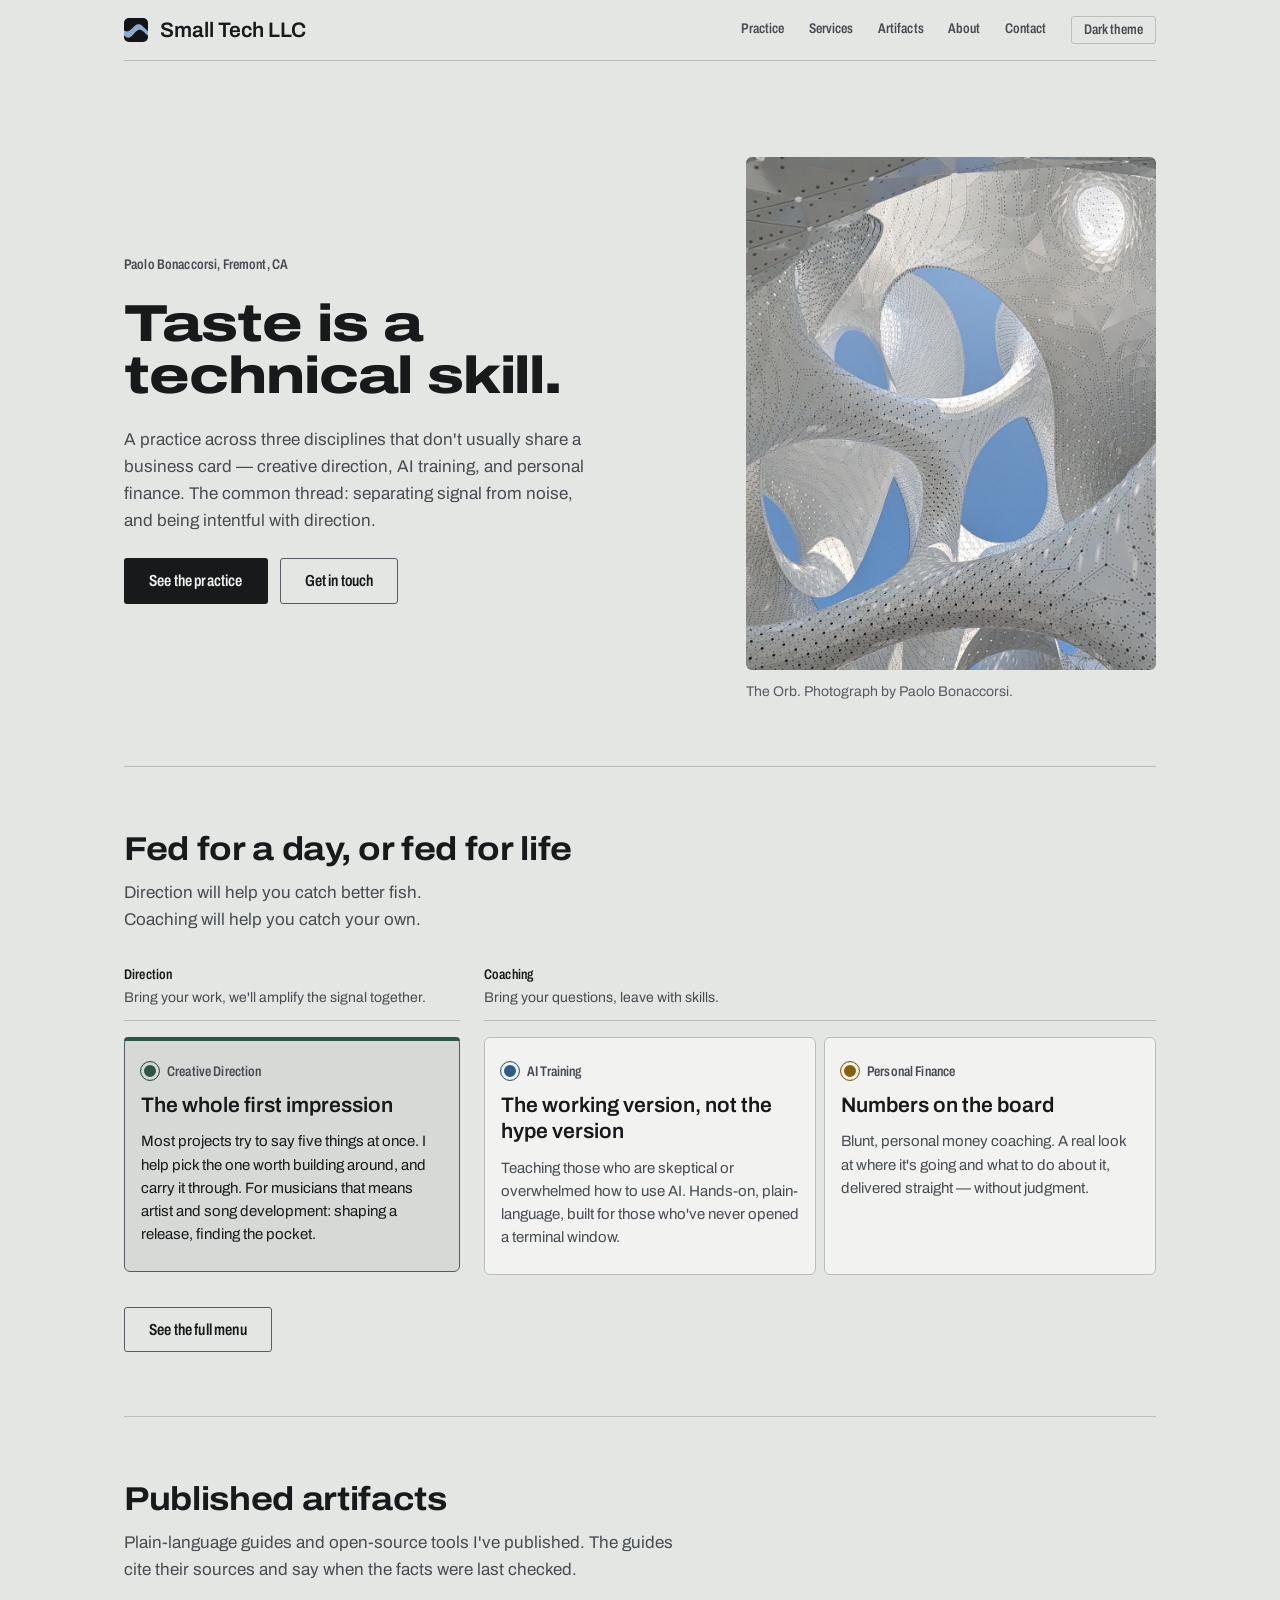
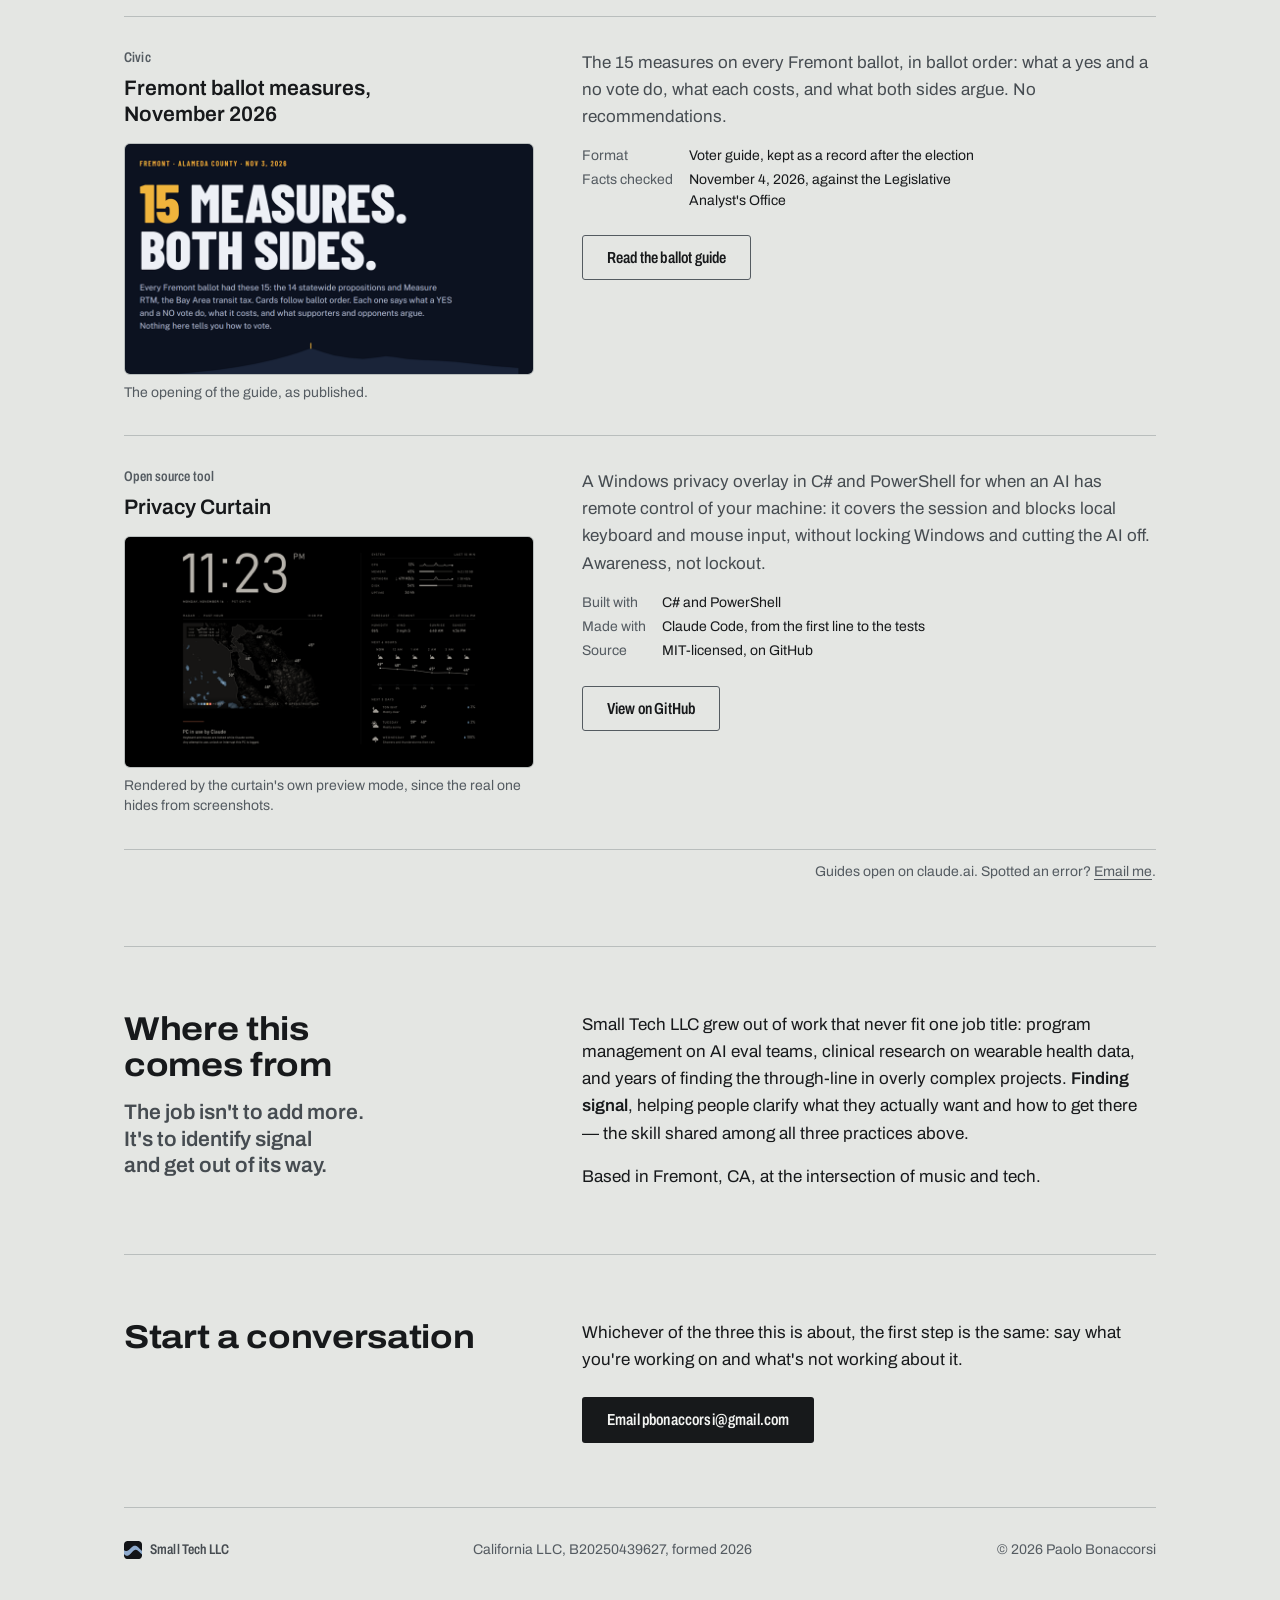
==== index.html @ 3610684f "Curtain card: the taller map and the grayer clock The card's screenshot is rendered again from the c" ====
<!doctype html>
<html lang="en">
<head>
<meta charset="UTF-8">
<meta name="viewport" content="width=device-width, initial-scale=1">
<title>Small Tech LLC: Creative Direction, AI Training, Personal Finance</title>
<meta name="description" content="Small Tech LLC is Paolo Bonaccorsi's practice across creative direction, AI training, and personal finance. The common thread: separating signal from noise.">
<meta name="theme-color" content="#e4e6e3" media="(prefers-color-scheme: light)">
<meta name="theme-color" content="#141618" media="(prefers-color-scheme: dark)">
<meta property="og:type" content="website">
<meta property="og:title" content="Small Tech LLC">
<meta property="og:description" content="A practice across creative direction, AI training, and personal finance. The common thread: separating signal from noise.">
<meta property="og:url" content="https://somehippie.github.io/small-tech-llc/">
<meta property="og:image" content="https://somehippie.github.io/small-tech-llc/assets/pavilion.jpg">
<link rel="canonical" href="https://somehippie.github.io/small-tech-llc/">
<link rel="icon" href="favicon.ico?v=3" sizes="any">
<link rel="icon" href="favicon.svg?v=3" type="image/svg+xml">
<link rel="apple-touch-icon" href="apple-touch-icon.png?v=3">
<link rel="preconnect" href="https://fonts.googleapis.com">
<link rel="preconnect" href="https://fonts.gstatic.com" crossorigin>
<link href="https://fonts.googleapis.com/css2?family=Archivo:wdth,wght@62..125,100..900&display=swap" rel="stylesheet">
<link rel="stylesheet" href="design/tokens.css">
<link rel="stylesheet" href="design/components.css">
<link rel="stylesheet" href="styles.css">
<script>
/* Theme: follows the system unless the visitor chose one here. Runs before paint to avoid a flash. */
(function(){try{var t=localStorage.getItem('theme');if(t==='light'||t==='dark'){document.documentElement.setAttribute('data-theme',t);}}catch(e){}})();
</script>
</head>
<body data-flavor="st">

<header class="wrap">
  <div class="masthead">
    <a class="wordmark st-h3" href="#top"><img src="favicon.svg" alt="">Small Tech LLC</a>
    <nav class="top st-label" aria-label="Primary">
      <a href="#practice">Practice</a>
      <a href="services.html">Services</a>
      <a href="#artifacts">Artifacts</a>
      <a href="#background">About</a>
      <a href="#contact">Contact</a>
      <button type="button" class="theme-toggle st-label">Dark theme</button>
    </nav>
  </div>
</header>

<main class="wrap" id="top">

  <section class="hero">
    <div class="hero-text">
      <p class="byline st-label soft">Paolo Bonaccorsi, Fremont, CA</p>
      <h1 class="st-display">Taste is a technical skill.</h1>
      <p class="lede st-body soft">A practice across three disciplines that don't usually share a business card &mdash; creative direction, AI training, and personal finance. The common thread: separating signal from noise, and being intentful with direction.</p>
      <div class="hero-cta">
        <a class="btn btn-primary" href="#practice">See the practice</a>
        <a class="btn btn-secondary" href="#contact">Get in touch</a>
      </div>
    </div>
    <figure class="hero-figure">
      <img class="hero-photo" src="assets/pavilion.jpg" width="1200" height="1200" alt="Looking up through the perforated white shell of The Orb, its openings framing a blue sky.">
      <figcaption class="st-small">The Orb. Photograph by Paolo Bonaccorsi.</figcaption>
    </figure>
  </section>

  <section id="practice">
    <div class="section-intro">
      <h2 class="st-h2">Fed for a day, or fed for life</h2>
      <p class="lede st-body soft"><span class="line">Direction will help you catch better fish.</span> <span class="line">Coaching will help you catch your own.</span></p>
    </div>
    <div class="section-body">
      <div class="buses">
        <div class="bus">
          <div class="bus-head">
            <p class="st-label">Direction</p>
            <p class="st-small soft">Bring your work, we'll amplify the signal together.</p>
          </div>
          <div class="channels" role="group" aria-label="Direction practices">
          <button type="button" class="channel ch-cd" aria-pressed="true">
            <span class="head"><span class="knob"></span><span class="name">Creative Direction</span></span>
            <span class="title">The whole first impression</span>
            <span class="desc">Most projects try to say five things at once. I help pick the one worth building around, and carry it through. For musicians that means artist and song development: shaping a release, finding the pocket.</span>
          </button>
          </div>
        </div>
        <div class="bus">
          <div class="bus-head">
            <p class="st-label">Coaching</p>
            <p class="st-small soft">Bring your questions, leave with skills.</p>
          </div>
          <div class="channels" role="group" aria-label="Coaching practices">
          <button type="button" class="channel ch-ai" aria-pressed="false">
            <span class="head"><span class="knob"></span><span class="name">AI Training</span></span>
            <span class="title">The working version, not the hype version</span>
            <span class="desc">Teaching those who are skeptical or overwhelmed how to use AI. Hands-on, plain-language, built for those who've never opened a terminal window.</span>
          </button>
          <button type="button" class="channel ch-fin" aria-pressed="false">
            <span class="head"><span class="knob"></span><span class="name">Personal Finance</span></span>
            <span class="title">Numbers on the board</span>
            <span class="desc">Blunt, personal money coaching. A real look at where it's going and what to do about it, delivered straight &mdash; without judgment.</span>
          </button>
          </div>
        </div>
      </div>
      <div class="practice-more">
        <a class="btn btn-secondary" href="services.html">See the full menu</a>
      </div>
    </div>
  </section>

  <section id="artifacts">
    <div class="section-intro">
      <h2 class="st-h2">Published artifacts</h2>
      <p class="lede st-body soft">Plain-language guides and open-source tools I've published. The guides cite their sources and say when the facts were last checked.</p>
    </div>
    <div class="section-body">
      <div class="artifacts">
        <article class="artifact">
          <div class="artifact-head">
            <p class="artifact-tag st-label">Civic</p>
            <h3 class="st-h3">Fremont ballot measures, November 2026</h3>
            <figure class="artifact-shot">
              <a class="shot" href="assets/ballot-guide.png" data-size="1920x2560" data-caption="Fremont ballot measures, November 2026: the guide's opening and its first measure card." data-alt="The ballot guide's opening section in navy and gold: the headline &ldquo;15 measures. Both sides.&rdquo;, a note that the election was held November 3, 2026, an index of all 15 measures, and the card for Proposition 1 with what a yes and a no vote do, the cost, and both sides' arguments.">
                <img src="assets/ballot-guide-thumb.png" width="832" height="468" loading="lazy" decoding="async" alt="The ballot guide's opening: the headline &ldquo;15 measures. Both sides.&rdquo; in gold and white on navy, above a Mission Peak ridgeline."><span class="visually-hidden"> Opens a larger view.</span>
              </a>
              <figcaption class="st-small">The opening of the guide, as published.</figcaption>
            </figure>
          </div>
          <div class="artifact-body">
            <p class="st-body artifact-desc">The 15 measures on every Fremont ballot, in ballot order: what a yes and a no vote do, what each costs, and what both sides argue. No recommendations.</p>
            <dl class="artifact-facts st-small">
              <dt>Format</dt><dd>Voter guide, kept as a record after the election</dd>
              <dt>Facts checked</dt><dd>November 4, 2026, against the Legislative Analyst's Office</dd>
            </dl>
            <div class="artifact-foot">
              <a class="btn btn-secondary" href="https://claude.ai/artifact/615UaKHforP1SSn8RsK7M7" target="_blank" rel="noopener" aria-describedby="artifacts-host">Read the ballot guide</a>
            </div>
          </div>
        </article>
        <article class="artifact">
          <div class="artifact-head">
            <p class="artifact-tag st-label">Open source tool</p>
            <h3 class="st-h3">Privacy Curtain</h3>
            <figure class="artifact-shot">
              <a class="shot" href="assets/privacy-curtain.png" data-size="2560x1440" data-caption="Privacy Curtain: the screen at 2560 by 1440, with the Bay Area's weather." data-alt="The Privacy Curtain on a 2560 by 1440 screen: the time and date, a radar map of the San Francisco Bay Area with its hills shaded and contoured, a few light showers off the coast, temperatures around the Bay and a tide table in the corner, the message &ldquo;PC in use by Claude&rdquo;, ten-minute CPU and network graphs, memory and disk bars, and the forecast with humidity, wind, sunrise and sunset, the next six hours and the next three days.">
                <img src="assets/privacy-curtain-thumb.png" width="832" height="468" loading="lazy" decoding="async" alt="The Privacy Curtain on a widescreen monitor: a large clock, a radar map of the San Francisco Bay Area over shaded hills, with temperatures and a tide table, and the message &ldquo;PC in use by Claude&rdquo; on the left; live system stats and the forecast on the right."><span class="visually-hidden"> Opens a larger view.</span>
              </a>
              <figcaption class="st-small">Rendered by the curtain's own preview mode, since the real one hides from screenshots.</figcaption>
            </figure>
          </div>
          <div class="artifact-body">
            <p class="st-body artifact-desc">A Windows privacy overlay in C# and PowerShell for when an AI has remote control of your machine: it covers the session and blocks local keyboard and mouse input, without locking Windows and cutting the AI off. Awareness, not lockout.</p>
            <dl class="artifact-facts st-small">
              <dt>Built with</dt><dd>C# and PowerShell</dd>
              <dt>Made with</dt><dd>Claude Code, from the first line to the tests</dd>
              <dt>Source</dt><dd>MIT-licensed, on GitHub</dd>
            </dl>
            <div class="artifact-foot">
              <a class="btn btn-secondary" href="https://github.com/somehippie/privacy-curtain" target="_blank" rel="noopener">View on GitHub</a>
            </div>
          </div>
        </article>
      </div>
      <p class="st-small artifacts-note"><span id="artifacts-host">Guides open on claude.ai.</span> Spotted an error? <a href="mailto:pbonaccorsi@gmail.com?subject=Correction">Email me</a>.</p>
    </div>
  </section>

  <section id="background">
    <div class="section-grid">
      <div class="flow">
        <h2 class="st-h2">Where this comes from</h2>
        <p class="thesis st-h3 soft">The job isn't to add more. It's to identify signal and get out of its way.</p>
      </div>
      <div class="flow">
        <p class="st-body">Small Tech LLC grew out of work that never fit one job title: program management on AI eval teams, clinical research on wearable health data, and years of finding the through-line in overly complex projects. <strong>Finding signal</strong>, helping people clarify what they actually want and how to get there &mdash; the skill shared among all three practices above.</p>
        <p class="st-body">Based in Fremont, CA, at the intersection of music and tech.</p>
      </div>
    </div>
  </section>

  <section id="contact">
    <div class="section-grid">
      <h2 class="st-h2">Start a conversation</h2>
      <div class="contact-body">
        <p class="st-body">Whichever of the three this is about, the first step is the same: say what you're working on and what's not working about it.</p>
        <a class="btn btn-primary" href="mailto:pbonaccorsi@gmail.com">Email pbonaccorsi@gmail.com</a>
      </div>
    </div>
  </section>

</main>

<footer class="wrap">
  <div class="footer">
    <div class="fmark st-label"><img src="favicon.svg" alt="">Small Tech LLC</div>
    <div class="st-small">California LLC, B20250439627, formed 2026</div>
    <div class="st-small">&copy; 2026 Paolo Bonaccorsi</div>
  </div>
</footer>

<dialog class="lightbox" aria-labelledby="lightbox-caption">
  <div class="lightbox-bar">
    <p id="lightbox-caption" class="st-small"></p>
    <button type="button" class="btn btn-secondary lightbox-close">Close</button>
  </div>
  <div class="lightbox-frame"><img alt=""></div>
</dialog>

<script src="site.js"></script>
</body>
</html>
---- design/tokens.css ----
/* Generated from the Paolo Bonaccorsi design system tokens.json, trimmed to the st flavor. Do not edit by hand. */
:root {
  --st-paper: #e4e6e3;
  --st-surface: #f2f3f1;
  --st-surface-2: #d6d9d6;
  --st-ink: #17191b;
  --st-ink-soft: #464c51;
  --st-ink-faint: #545b61;
  --st-rule: #b9bebd;
  --st-accent: #2f5644;
  --st-accent-ink: #264536;
  --st-on-accent: #f2f3f1;
  --st-ch-ar: #a8392c;
  --st-ch-ai: #2d5c8c;
  --st-ch-fin: #8a5f0c;
  --st-ch-cd: var(--st-accent);
  --space-1: 4px;
  --space-2: 8px;
  --space-3: 12px;
  --space-4: 16px;
  --space-6: 24px;
  --space-8: 32px;
  --space-12: 48px;
  --space-16: 64px;
  --space-24: 96px;
  --radius-0: 0px;
  --radius-sm: 3px;
  --radius-md: 6px;
  --radius-knob: 9999px;
  --font-archivo: "Archivo", "Helvetica Neue", Arial, sans-serif;
}
@media (prefers-color-scheme: dark) {
  :root:not([data-theme="light"]) {
  --st-paper: #141618;
  --st-surface: #1c1f22;
  --st-surface-2: #262a2e;
  --st-ink: #e6e8e6;
  --st-ink-soft: #a9afb3;
  --st-ink-faint: #8e959a;
  --st-rule: #33383d;
  --st-accent: #8db9a2;
  --st-accent-ink: #a6cbb7;
  --st-on-accent: #141618;
  --st-ch-ar: #e58a78;
  --st-ch-ai: #86aeda;
  --st-ch-fin: #d9a441;
  --st-ch-cd: var(--st-accent);
  }
}
:root[data-theme="dark"] {
  --st-paper: #141618;
  --st-surface: #1c1f22;
  --st-surface-2: #262a2e;
  --st-ink: #e6e8e6;
  --st-ink-soft: #a9afb3;
  --st-ink-faint: #8e959a;
  --st-rule: #33383d;
  --st-accent: #8db9a2;
  --st-accent-ink: #a6cbb7;
  --st-on-accent: #141618;
  --st-ch-ar: #e58a78;
  --st-ch-ai: #86aeda;
  --st-ch-fin: #d9a441;
  --st-ch-cd: var(--st-accent);
}

/* Type styles */
.st-display { font-family: var(--font-archivo); font-size: 52px; line-height: 1.0; font-weight: 800; letter-spacing: -0.02em; }
.st-h2 { font-family: var(--font-archivo); font-size: 33px; line-height: 1.1; font-weight: 700; letter-spacing: -0.01em; }
.st-h3 { font-family: var(--font-archivo); font-size: 21px; line-height: 1.25; font-weight: 600; }
.st-body { font-family: var(--font-archivo); font-size: 17px; line-height: 1.6; font-weight: 400; }
.st-label { font-family: var(--font-archivo); font-size: 14px; line-height: 1.3; font-weight: 600; letter-spacing: 0.01em; }
.st-small { font-family: var(--font-archivo); font-size: 14px; line-height: 1.45; font-weight: 400; }
---- design/components.css ----
/* Flavors: map each brand's tokens onto shared roles. Components read only the roles. */
[data-flavor="st"] {
  --paper: var(--st-paper); --surface: var(--st-surface); --surface-2: var(--st-surface-2);
  --ink: var(--st-ink); --ink-soft: var(--st-ink-soft); --ink-faint: var(--st-ink-faint);
  --rule: var(--st-rule); --accent: var(--st-accent); --accent-ink: var(--st-accent-ink);
  --on-accent: var(--st-on-accent);
  --btn-fill: var(--st-ink); --btn-text: var(--st-on-accent);
  --face: var(--font-archivo, "Archivo", "Helvetica Neue", Arial, sans-serif);
}
[data-flavor] { background: var(--paper); color: var(--ink); font-family: var(--face); }
[data-flavor] a { color: var(--accent); text-underline-offset: 3px; text-decoration-thickness: 1px; }
[data-flavor] a:hover { color: var(--accent-ink); }
[data-flavor] :focus-visible { outline: 2px solid var(--accent); outline-offset: 3px; }

/* Width is the Small Tech voice: expanded for headlines, condensed for labels. */
.st-display { font-stretch: 125%; }
.st-h2 { font-stretch: 112%; }
.st-label { font-stretch: 75%; }

/* Button */
.btn {
  display: inline-flex; align-items: center; justify-content: center;
  min-height: 44px; padding: var(--space-3, 12px) var(--space-6, 24px);
  border-radius: var(--radius-sm, 3px); border: 1px solid transparent;
  font-family: var(--face); font-size: 15px; font-weight: 600; line-height: 1.2;
  text-decoration: none; cursor: pointer;
}
[data-flavor="st"] .btn { font-stretch: 75%; font-size: 16px; letter-spacing: 0.01em; }
.btn-primary { background: var(--btn-fill); color: var(--btn-text); }
.btn-primary:hover { background: var(--accent-ink); }
[data-flavor="st"] .btn-primary:hover { background: var(--accent); }
.btn-secondary { background: transparent; color: var(--ink); border-color: var(--ink-faint); }
.btn-secondary:hover { border-color: var(--ink); }
[data-flavor] a.btn-primary, [data-flavor] a.btn-primary:hover { color: var(--btn-text); }
[data-flavor] a.btn-secondary { color: var(--ink); }

/* ChannelStrip: Small Tech's four disciplines as console channels */
.channels { display: grid; grid-template-columns: repeat(4, 1fr); gap: var(--space-2, 8px); }
@media (max-width: 720px) { .channels { grid-template-columns: 1fr; } }
.channel {
  position: relative; text-align: left; font: inherit; color: inherit; cursor: pointer;
  display: flex; flex-direction: column; gap: var(--space-3, 12px);
  padding: var(--space-6, 24px) var(--space-4, 16px);
  background: var(--surface); border: 1px solid var(--rule); border-radius: var(--radius-md, 6px);
}
.channel::before {
  content: ""; position: absolute; left: -1px; right: -1px; top: -1px; height: 4px;
  border-radius: var(--radius-md, 6px) var(--radius-md, 6px) 0 0;
  background: var(--ch); transform: scaleX(0); transform-origin: left; transition: transform .2s ease;
}
.channel[aria-pressed="true"] { background: var(--surface-2); border-color: var(--ink-faint); }
.channel[aria-pressed="true"]::before { transform: scaleX(1); }
.channel .head { display: flex; align-items: center; gap: var(--space-2, 8px); }
.channel .knob {
  width: 18px; height: 18px; flex: none; border-radius: var(--radius-knob, 9999px);
  background: var(--ch); box-shadow: inset 0 0 0 3px var(--surface);
  outline: 1px solid var(--ch);
}
.channel[aria-pressed="true"] .knob { box-shadow: inset 0 0 0 3px var(--surface-2); }
.channel .name { font-size: 14px; font-weight: 600; font-stretch: 75%; letter-spacing: 0.01em; color: var(--ink-soft); }
.channel .title { font-size: 21px; line-height: 1.25; font-weight: 600; color: var(--ink); margin: 0; }
.channel .desc { font-size: 15px; line-height: 1.55; color: var(--ink-soft); margin: 0; }
.ch-ar { --ch: var(--st-ch-ar); } .ch-ai { --ch: var(--st-ch-ai); }
.ch-fin { --ch: var(--st-ch-fin); } .ch-cd { --ch: var(--st-ch-cd); }
@media (prefers-reduced-motion: reduce) { .channel::before { transition: none; } }
---- styles.css ----
/* Page layout only. Colours, fonts, type sizes and components come from design/tokens.css and design/components.css. */

* { box-sizing: border-box; }
html { color-scheme: light dark; scroll-behavior: smooth; }
@media (prefers-reduced-motion: reduce) { html { scroll-behavior: auto; } }
body { margin: 0; -webkit-font-smoothing: antialiased; }

.wrap { max-width: 1080px; margin-inline: auto; padding-inline: var(--space-4); }
h1, h2, h3, p, dl { margin: 0; }
p { max-width: 62ch; }
strong { font-weight: 600; }
.soft { color: var(--ink-soft); }
.faint { color: var(--ink-faint); }

/* ---- masthead ---- */
.masthead {
  display: flex; justify-content: space-between; align-items: center; flex-wrap: wrap;
  gap: var(--space-4); padding-block: var(--space-4);
  border-bottom: 1px solid var(--rule);
}
[data-flavor] .wordmark { display: inline-flex; align-items: center; gap: var(--space-3); color: var(--ink); text-decoration: none; }
[data-flavor] .wordmark:hover { color: var(--ink); text-decoration: underline; }
.wordmark img { width: 24px; height: 24px; flex: none; border-radius: var(--radius-sm); }
nav.top { display: flex; flex-wrap: wrap; gap: var(--space-2) var(--space-6); }
nav.top a { color: var(--ink-soft); text-decoration: none; padding-block: var(--space-1); }
nav.top a:hover { color: var(--ink); text-decoration: underline; }
nav.top a[aria-current="page"] { color: var(--ink); text-decoration: underline; }
.theme-toggle {
  font-family: inherit; color: var(--ink-soft); background: none; border: 1px solid var(--rule); border-radius: var(--radius-sm);
  padding: var(--space-1) var(--space-3); cursor: pointer;
}
.theme-toggle:hover { color: var(--ink); border-color: var(--ink-faint); }

/* ---- hero ---- */
.hero { display: grid; gap: var(--space-8); padding-block: var(--space-12) var(--space-12); border-bottom: 1px solid var(--rule); }
.hero-text { display: flex; flex-direction: column; align-items: flex-start; gap: var(--space-6); }
.hero h1 { text-wrap: balance; max-width: 14ch; }
.hero .lede { max-width: 48ch; }
.hero-cta { display: flex; gap: var(--space-3); flex-wrap: wrap; }
.hero-figure { margin: 0; display: flex; flex-direction: column; gap: var(--space-3); }
.hero-photo {
  display: block; width: 100%; height: auto; aspect-ratio: 4 / 3; object-fit: cover; object-position: 62% 45%;
  border-radius: var(--radius-md);
}
.hero-figure figcaption { color: var(--ink-faint); }

/* ---- sections: a heading column and a content column ---- */
section { padding-block: var(--space-12); border-bottom: 1px solid var(--rule); }
section:last-of-type { border-bottom: 0; }
.section-grid { display: grid; gap: var(--space-6); }
.section-grid h2 { text-wrap: balance; max-width: 16ch; }
.section-grid > .lede { align-self: end; }
section .flow > * + * { margin-top: var(--space-4); }
.section-grid + .section-body { margin-top: var(--space-8); }
.section-intro { display: flex; flex-direction: column; gap: var(--space-3); }
.section-intro h2 { text-wrap: balance; max-width: 40ch; }
.section-intro .lede { max-width: 56ch; }
@media (min-width: 721px) { .section-intro .lede .line { display: block; } }
.section-intro + .section-body { margin-top: var(--space-8); }

/* pull quote in the background section: the thesis, set in the heading column */
.thesis { max-width: 22ch; text-wrap: balance; }

/* ---- buses: the strip is split into direction and coaching ---- */
.buses { display: grid; gap: var(--space-8); }
.bus { display: flex; flex-direction: column; gap: var(--space-4); }
.bus-head { display: flex; flex-direction: column; gap: var(--space-1); padding-bottom: var(--space-3); border-bottom: 1px solid var(--rule); }
.bus .channels { grid-template-columns: 1fr; }
@media (min-width: 721px) {
  .buses { grid-template-columns: 1fr 2fr; gap: var(--space-6); }
  .bus-coaching .channels, .bus:last-child .channels { grid-template-columns: 1fr 1fr; }
}
.practice-more { margin-top: var(--space-8); }

/* ---- channels: the soloed channel reads at full ink ---- */
.channel[aria-pressed="true"] .desc { color: var(--ink); }

/* ---- artifacts and services: ruled entries, not boxes ---- */
.artifacts, .services { display: grid; }
.artifact, .service {
  display: grid; gap: var(--space-4);
  padding-block: var(--space-8); border-top: 1px solid var(--rule);
}
.artifact:last-of-type { border-bottom: 1px solid var(--rule); }
.artifact-head, .service-head { display: flex; flex-direction: column; gap: var(--space-2); }
.artifact-tag, .service-tag { display: flex; align-items: center; gap: var(--space-2); color: var(--ink-faint); }
.artifact-tag .knob, .service-tag .knob { width: var(--space-3); height: var(--space-3); flex: none; border-radius: var(--radius-knob); background: var(--ch); }
.artifact h3, .service h3 { text-wrap: balance; max-width: 24ch; }
.artifact-body, .service-body { display: flex; flex-direction: column; align-items: flex-start; gap: var(--space-4); }
.artifact-desc, .service-desc { color: var(--ink-soft); }
.artifact-facts { display: grid; grid-template-columns: max-content minmax(0, 1fr); gap: var(--space-1) var(--space-4); max-width: 52ch; }
.artifact-facts dt { color: var(--ink-faint); }
.artifact-facts dd { margin: 0; }
.artifact-foot { padding-top: var(--space-2); }
.artifacts-note { margin-top: var(--space-3); color: var(--ink-faint); text-align: right; max-width: none; }
[data-flavor] .artifacts-note a { color: var(--ink-faint); text-decoration: underline; }
[data-flavor] .artifacts-note a:hover { color: var(--ink); }

/* ---- services page: intro, hobby list, home and garden parts ---- */
.page-intro { display: flex; flex-direction: column; align-items: flex-start; gap: var(--space-6); }
.page-intro h1 { text-wrap: balance; max-width: 14ch; }
.page-intro .lede { max-width: 48ch; }
.service-list {
  align-self: stretch; list-style: none; margin: 0; padding: 0;
  display: grid; grid-template-columns: repeat(2, minmax(0, 1fr)); gap: var(--space-2) var(--space-6);
}
.service-list .wide { grid-column: 1 / -1; }
.service-parts { align-self: stretch; display: flex; flex-direction: column; gap: var(--space-4); }
.service-part { display: flex; flex-direction: column; gap: var(--space-1); }
.service-part h4 { margin: 0; font-weight: 600; }

/* artifact screenshots: a 16:9 thumbnail that opens the full image */
.artifact-shot { margin: var(--space-2) 0 0; display: flex; flex-direction: column; gap: var(--space-2); }
.shot {
  display: block; overflow: hidden; cursor: zoom-in;
  border: 1px solid var(--rule); border-radius: var(--radius-md); background: var(--surface-2);
}
.shot:hover { border-color: var(--ink-faint); }
.shot img { display: block; width: 100%; height: auto; aspect-ratio: 16 / 9; object-fit: cover; object-position: top; }
.artifact-shot figcaption { color: var(--ink-faint); }
.visually-hidden {
  position: absolute; width: 1px; height: 1px; margin: -1px; padding: 0; overflow: hidden;
  clip: rect(0 0 0 0); clip-path: inset(50%); white-space: nowrap; border: 0;
}

/* the full image, in a dialog that fills the window; no animation */
.lightbox {
  position: fixed; inset: 0; width: 100%; height: 100%; max-width: 100%; max-height: 100%;
  margin: 0; padding: 0; border: 0; background: var(--paper); color: var(--ink);
}
.lightbox[open] { display: flex; flex-direction: column; }
.lightbox-bar {
  display: flex; justify-content: space-between; align-items: center; gap: var(--space-4);
  padding: var(--space-3) var(--space-4); border-bottom: 1px solid var(--rule);
}
.lightbox-bar p { color: var(--ink-soft); }
.lightbox-frame { flex: 1; min-height: 0; overflow: auto; padding: var(--space-4); }
.lightbox-frame img {
  display: block; max-width: 100%; height: auto; margin-inline: auto;
  border: 1px solid var(--rule); border-radius: var(--radius-md);
}
html:has(.lightbox[open]) { overflow: hidden; }

/* ---- contact ---- */
.contact-body { display: flex; flex-direction: column; align-items: flex-start; gap: var(--space-6); }

/* ---- footer ---- */
.footer {
  display: flex; justify-content: space-between; align-items: center; flex-wrap: wrap;
  gap: var(--space-3) var(--space-6); padding-block: var(--space-8) var(--space-12);
  border-top: 1px solid var(--rule); color: var(--ink-faint);
}
.footer .fmark { display: inline-flex; align-items: center; gap: var(--space-2); color: var(--ink-soft); }
.footer .fmark img { width: 18px; height: 18px; border-radius: var(--radius-sm); }

/* ---- desktop ---- */
@media (min-width: 721px) {
  .wrap { padding-inline: var(--space-6); }
  section { padding-block: var(--space-16); }
  .hero {
    grid-template-columns: 7fr 5fr; align-items: center; gap: var(--space-12);
    padding-block: var(--space-16) var(--space-16);
  }
  .hero-photo { aspect-ratio: 4 / 5; }
  .section-grid { grid-template-columns: 5fr 7fr; gap: var(--space-12); align-items: start; }
  .artifact, .service { grid-template-columns: 5fr 7fr; gap: var(--space-12); }
}
@media (min-width: 981px) {
  .hero, .page-intro { padding-block: var(--space-24) var(--space-16); }
}
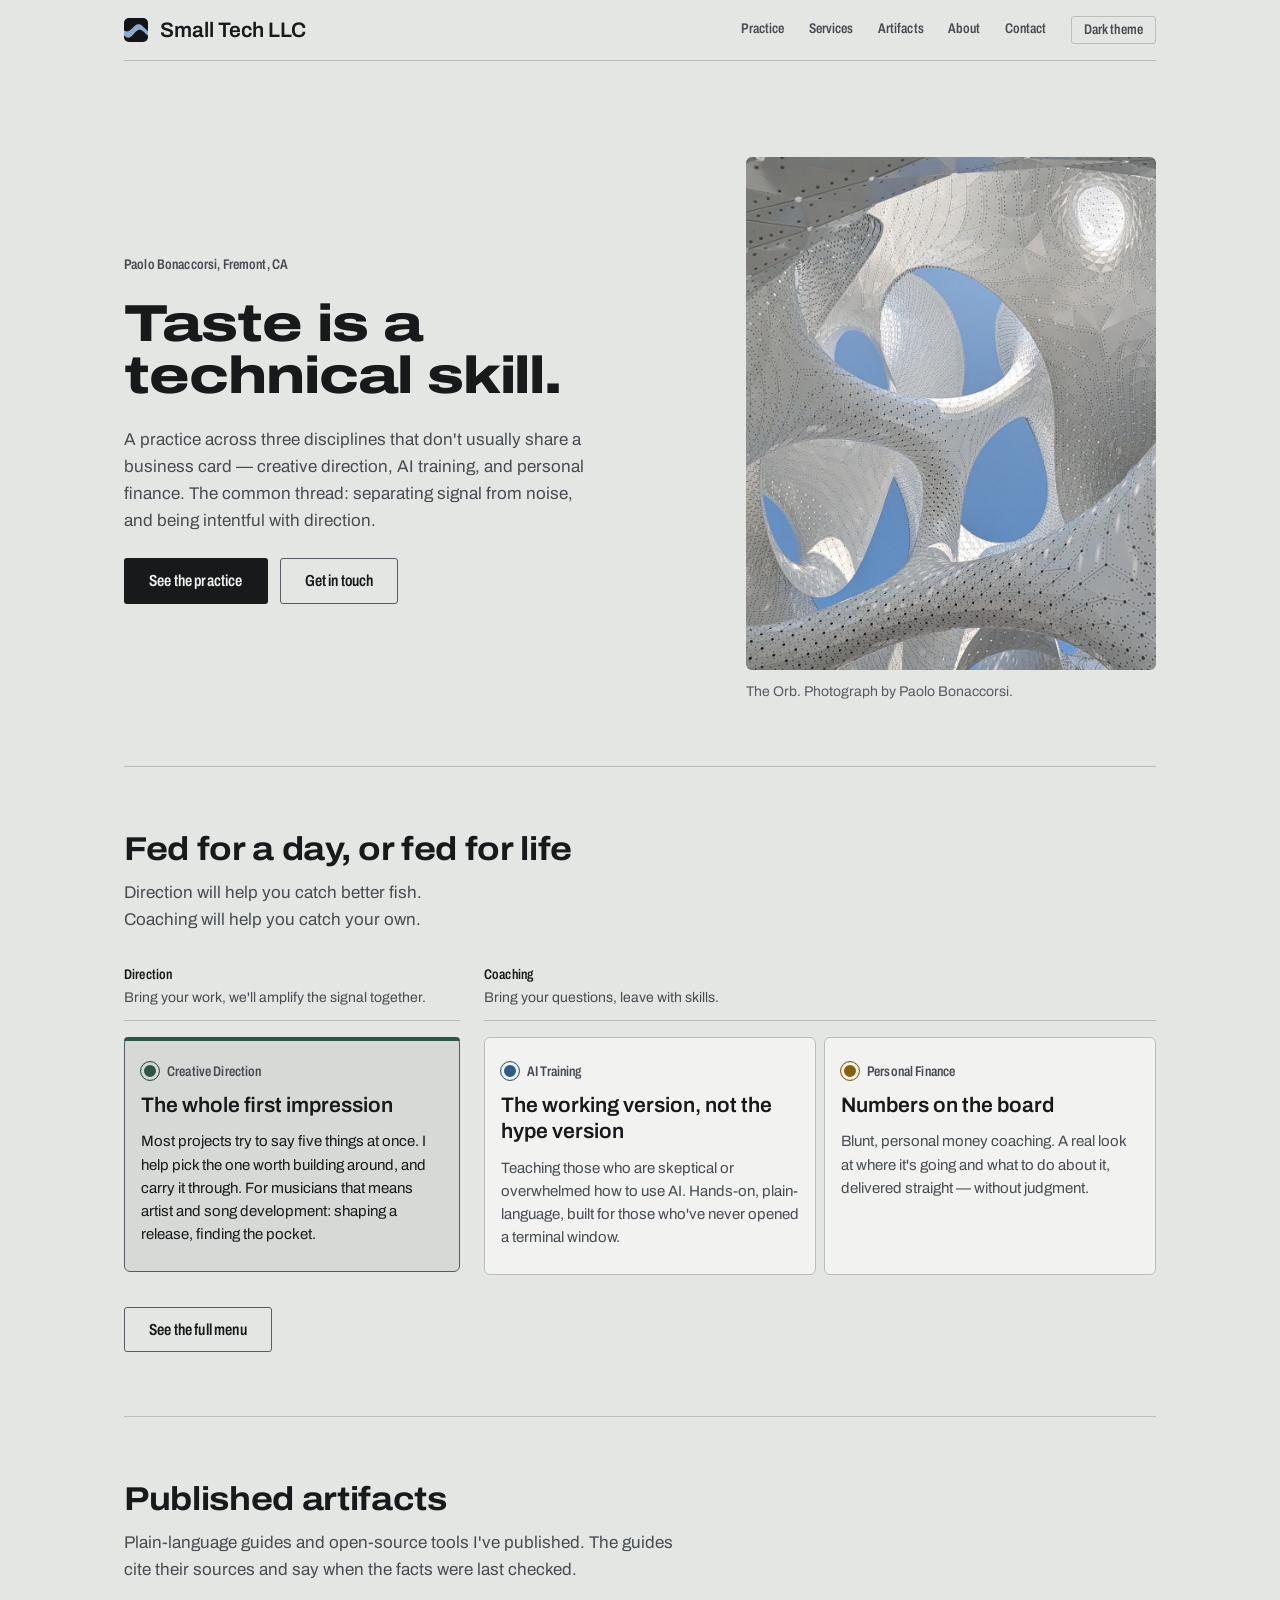
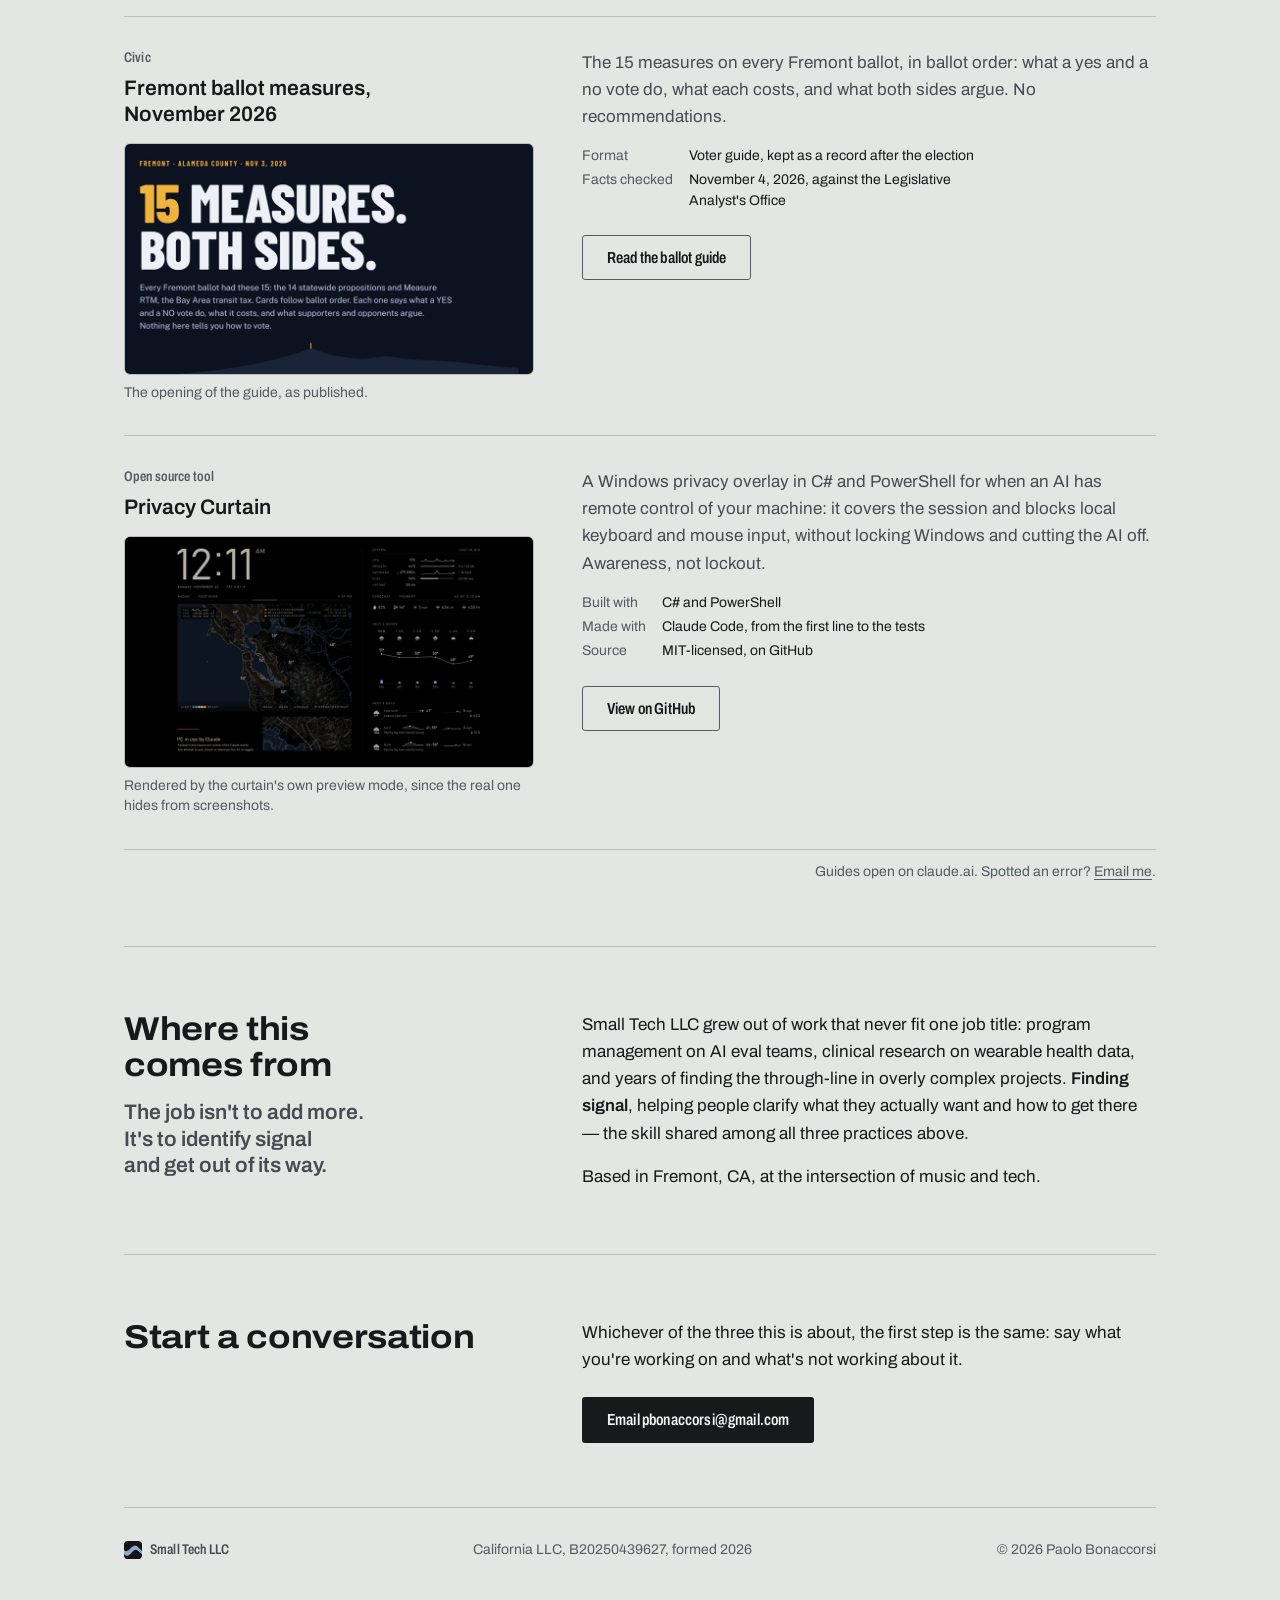
==== commit 8e4c2be2: "Curtain card: the screenshot with the close-up and the new forecast The card's screenshot is rendere" ====
--- a/index.html
+++ b/index.html
@@ -140,8 +140,8 @@
             <p class="artifact-tag st-label">Open source tool</p>
             <h3 class="st-h3">Privacy Curtain</h3>
             <figure class="artifact-shot">
-              <a class="shot" href="assets/privacy-curtain.png" data-size="2560x1440" data-caption="Privacy Curtain: the screen at 2560 by 1440, with the Bay Area's weather." data-alt="The Privacy Curtain on a 2560 by 1440 screen: the time and date, a radar map of the San Francisco Bay Area with its hills shaded and contoured, a few light showers off the coast, temperatures around the Bay and a tide table in the corner, the message &ldquo;PC in use by Claude&rdquo;, ten-minute CPU and network graphs, memory and disk bars, and the forecast with humidity, wind, sunrise and sunset, the next six hours and the next three days.">
-                <img src="assets/privacy-curtain-thumb.png" width="832" height="468" loading="lazy" decoding="async" alt="The Privacy Curtain on a widescreen monitor: a large clock, a radar map of the San Francisco Bay Area over shaded hills, with temperatures and a tide table, and the message &ldquo;PC in use by Claude&rdquo; on the left; live system stats and the forecast on the right."><span class="visually-hidden"> Opens a larger view.</span>
+              <a class="shot" href="assets/privacy-curtain.png" data-size="2560x1440" data-caption="Privacy Curtain: the screen at 2560 by 1440, with the Bay Area's weather." data-alt="The Privacy Curtain on a 2560 by 1440 screen: the time and date; a radar map of the San Francisco Bay Area with its hills shaded and contoured and no rain on it, temperatures around the Bay, a tide table in one corner and the weather alerts in the other; the message &ldquo;PC in use by Claude&rdquo; beside a close-up of the town's streets; ten-minute CPU and network graphs, memory and disk bars; and the forecast: the conditions now as small symbols (humidity, dew point, wind, sunrise and sunset), the next six hours, and the next three days as small temperature and wind graphs.">
+                <img src="assets/privacy-curtain-thumb.png" width="832" height="468" loading="lazy" decoding="async" alt="The Privacy Curtain on a widescreen monitor: a large clock, a radar map of the San Francisco Bay Area over shaded hills with temperatures and a tide table, and under it the message &ldquo;PC in use by Claude&rdquo; and a close-up of the town's streets on the left; live system stats and the forecast on the right."><span class="visually-hidden"> Opens a larger view.</span>
               </a>
               <figcaption class="st-small">Rendered by the curtain's own preview mode, since the real one hides from screenshots.</figcaption>
             </figure>
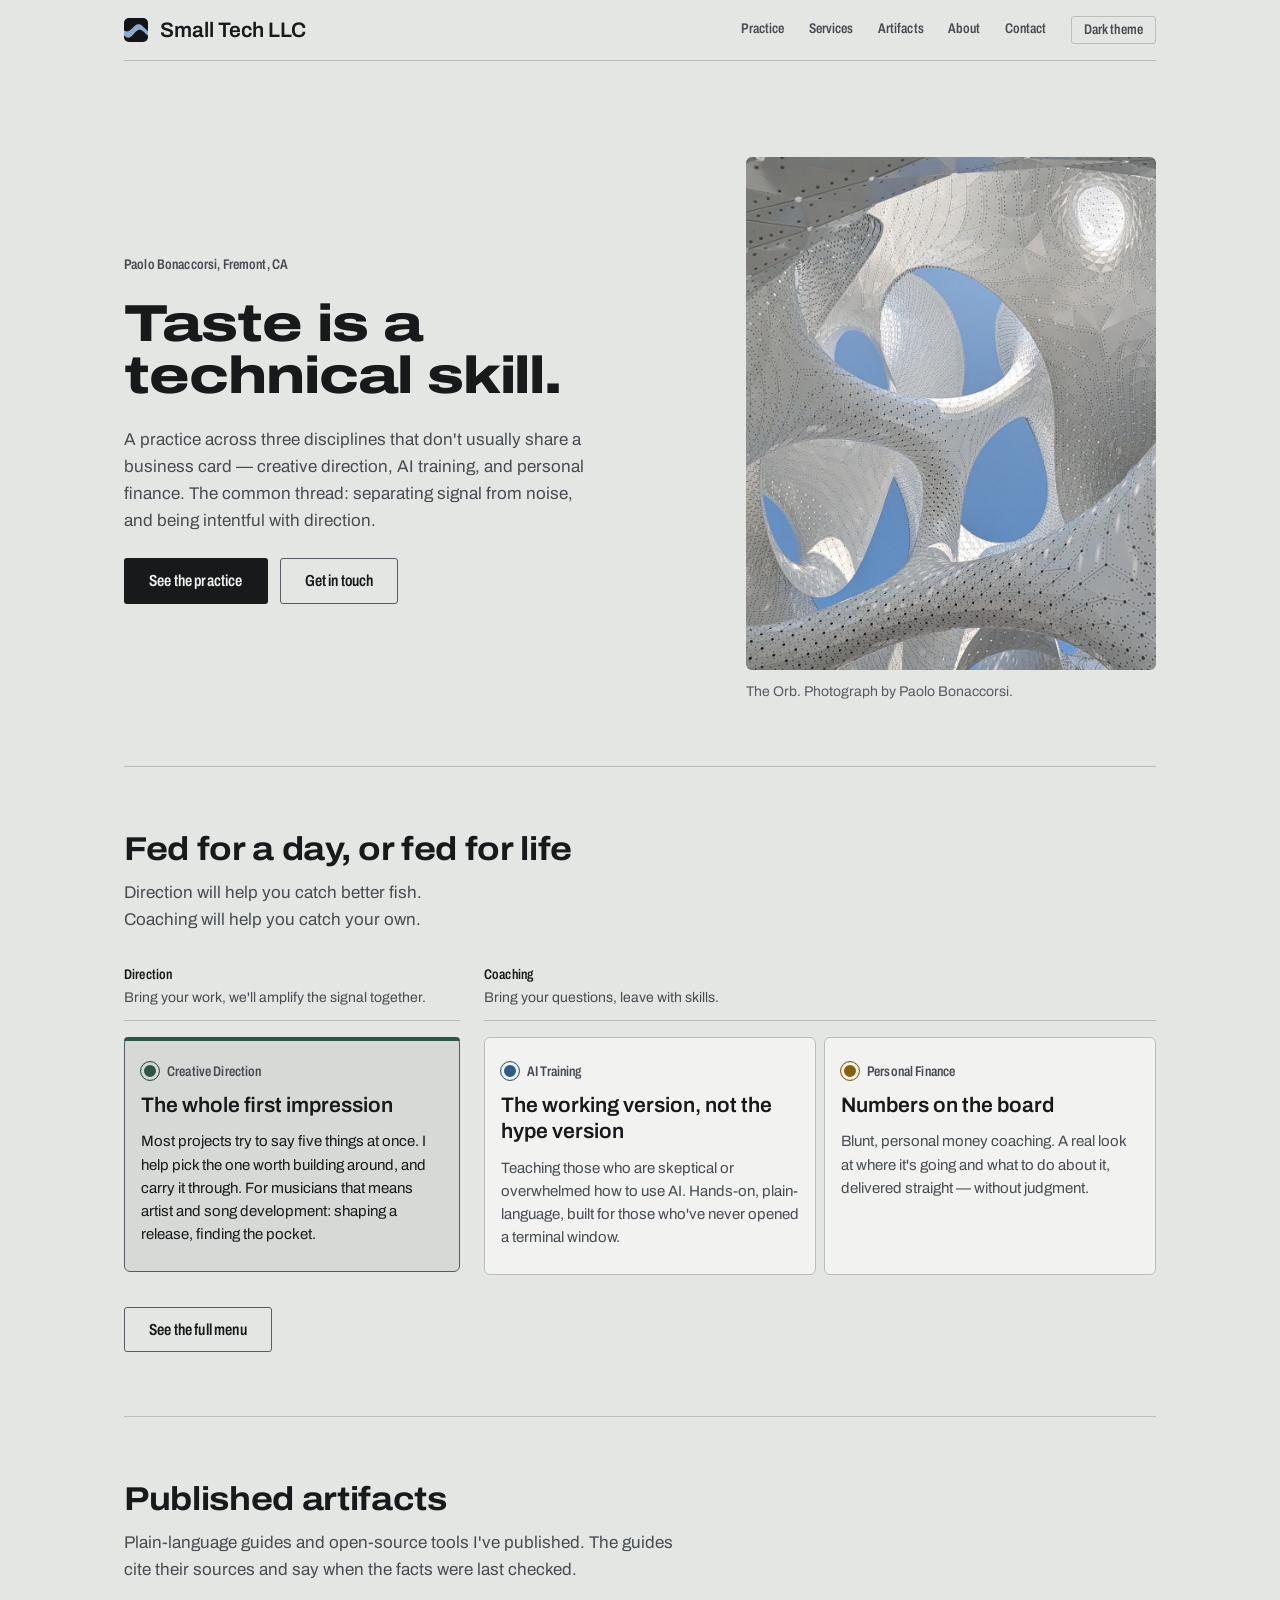
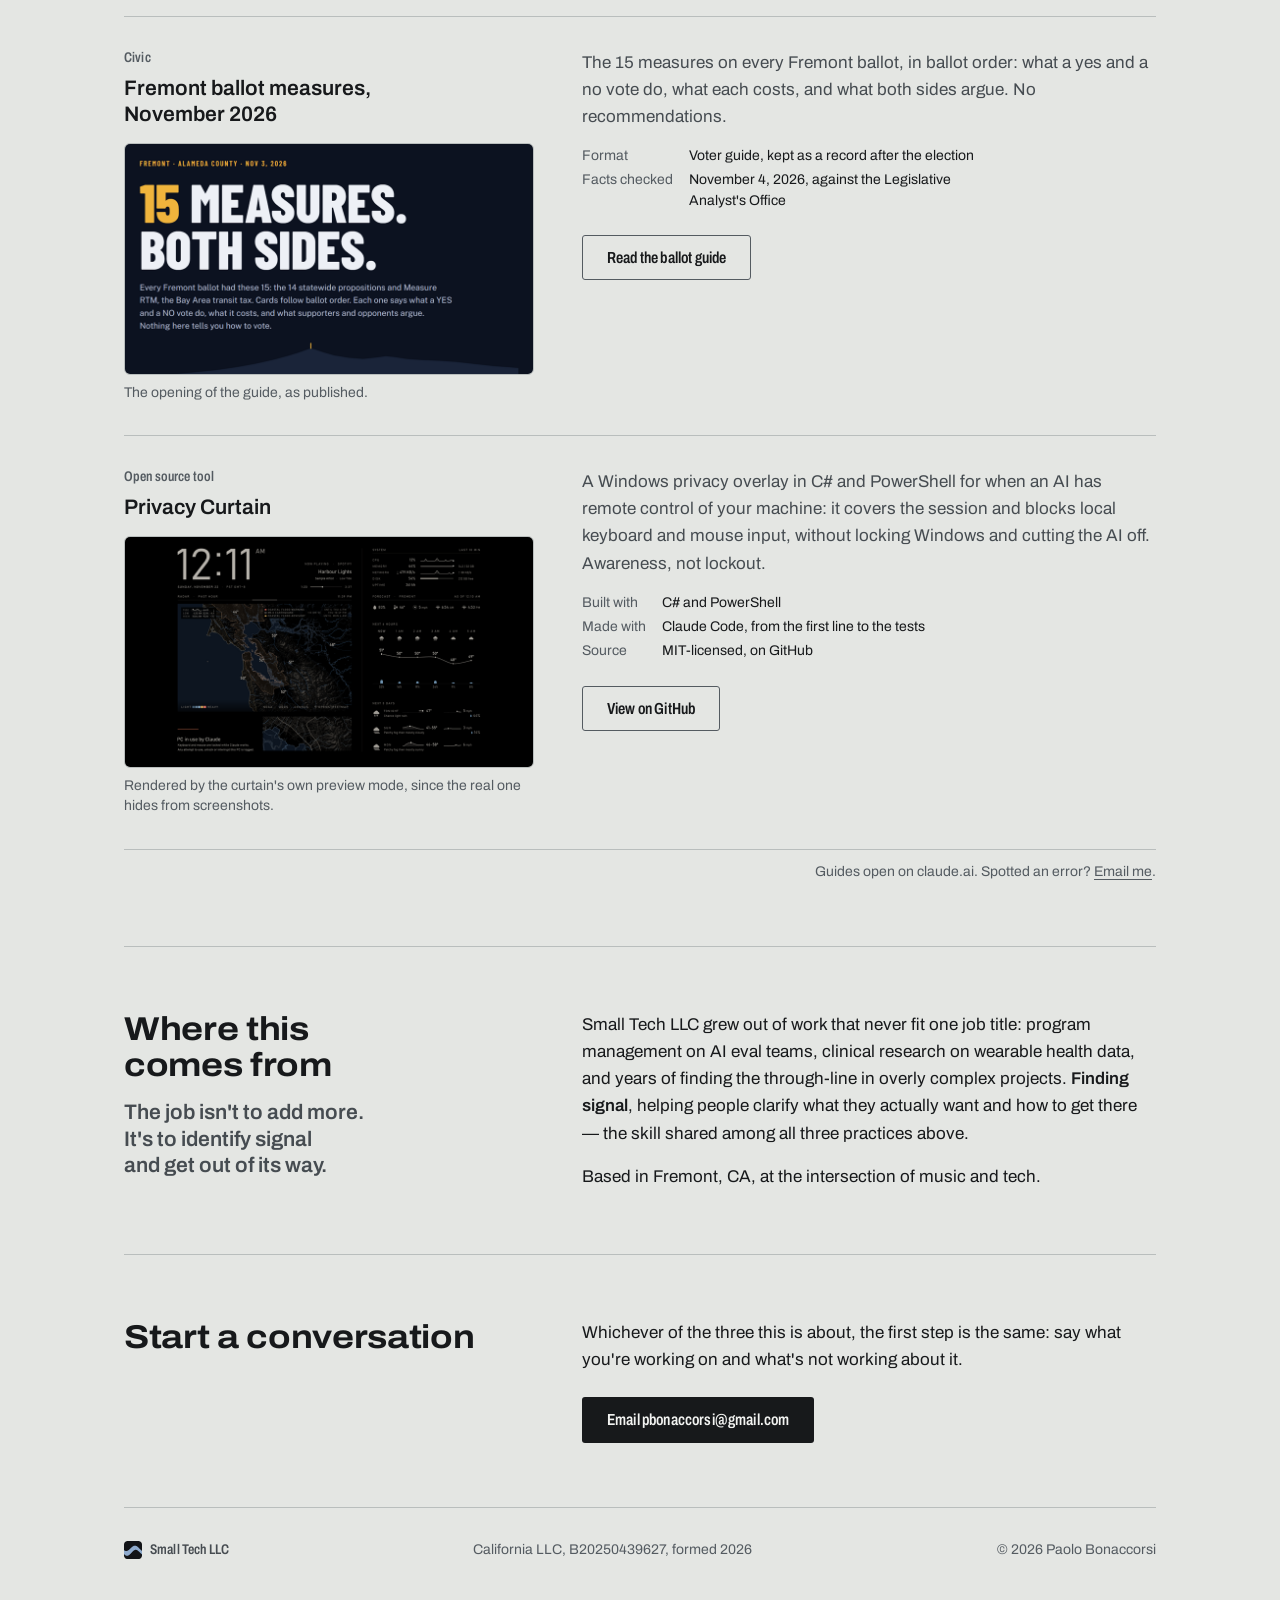
==== commit 8c138453: "Curtain card: the screenshot with the media player The card's screenshot is the same picture as befo" ====
--- a/index.html
+++ b/index.html
@@ -140,8 +140,8 @@
             <p class="artifact-tag st-label">Open source tool</p>
             <h3 class="st-h3">Privacy Curtain</h3>
             <figure class="artifact-shot">
-              <a class="shot" href="assets/privacy-curtain.png" data-size="2560x1440" data-caption="Privacy Curtain: the screen at 2560 by 1440, with the Bay Area's weather." data-alt="The Privacy Curtain on a 2560 by 1440 screen: the time and date; a radar map of the San Francisco Bay Area with its hills shaded and contoured and no rain on it, temperatures around the Bay, a tide table in one corner and the weather alerts in the other; the message &ldquo;PC in use by Claude&rdquo; beside a close-up of the town's streets; ten-minute CPU and network graphs, memory and disk bars; and the forecast: the conditions now as small symbols (humidity, dew point, wind, sunrise and sunset), the next six hours, and the next three days as small temperature and wind graphs.">
-                <img src="assets/privacy-curtain-thumb.png" width="832" height="468" loading="lazy" decoding="async" alt="The Privacy Curtain on a widescreen monitor: a large clock, a radar map of the San Francisco Bay Area over shaded hills with temperatures and a tide table, and under it the message &ldquo;PC in use by Claude&rdquo; and a close-up of the town's streets on the left; live system stats and the forecast on the right."><span class="visually-hidden"> Opens a larger view.</span>
+              <a class="shot" href="assets/privacy-curtain.png" data-size="2560x1440" data-caption="Privacy Curtain: the screen at 2560 by 1440, with the Bay Area's weather." data-alt="The Privacy Curtain on a 2560 by 1440 screen: the time and date, and beside them the track now playing (a sample one) with its progress line; a radar map of the San Francisco Bay Area with its hills shaded and contoured and no rain on it, temperatures around the Bay, a tide table in one corner and the weather alerts in the other; the message &ldquo;PC in use by Claude&rdquo; beside a close-up of the town's streets; ten-minute CPU and network graphs, memory and disk bars; and the forecast: the conditions now as small symbols (humidity, dew point, wind, sunrise and sunset), the next six hours, and the next three days as small temperature and wind graphs.">
+                <img src="assets/privacy-curtain-thumb.png" width="832" height="468" loading="lazy" decoding="async" alt="The Privacy Curtain on a widescreen monitor: a large clock with the track now playing beside it, a radar map of the San Francisco Bay Area over shaded hills with temperatures and a tide table, and under it the message &ldquo;PC in use by Claude&rdquo; and a close-up of the town's streets on the left; live system stats and the forecast on the right."><span class="visually-hidden"> Opens a larger view.</span>
               </a>
               <figcaption class="st-small">Rendered by the curtain's own preview mode, since the real one hides from screenshots.</figcaption>
             </figure>
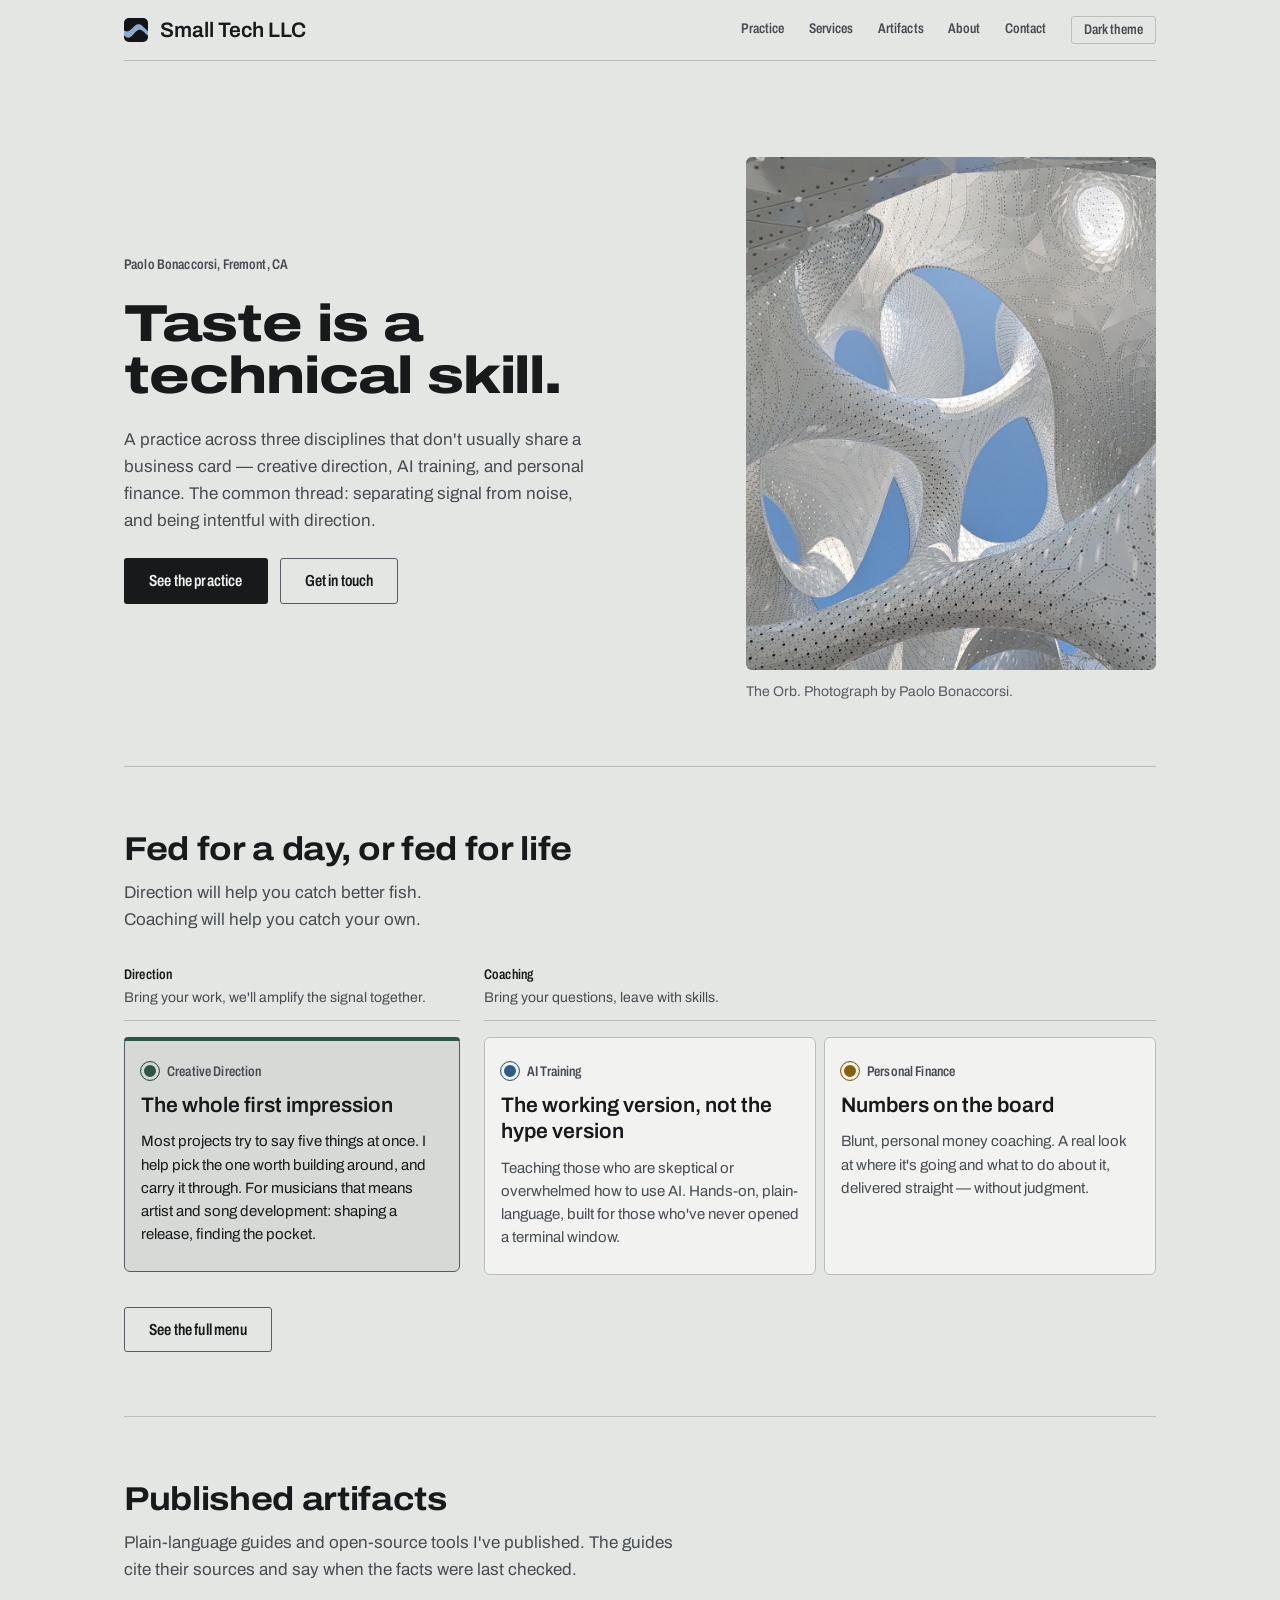
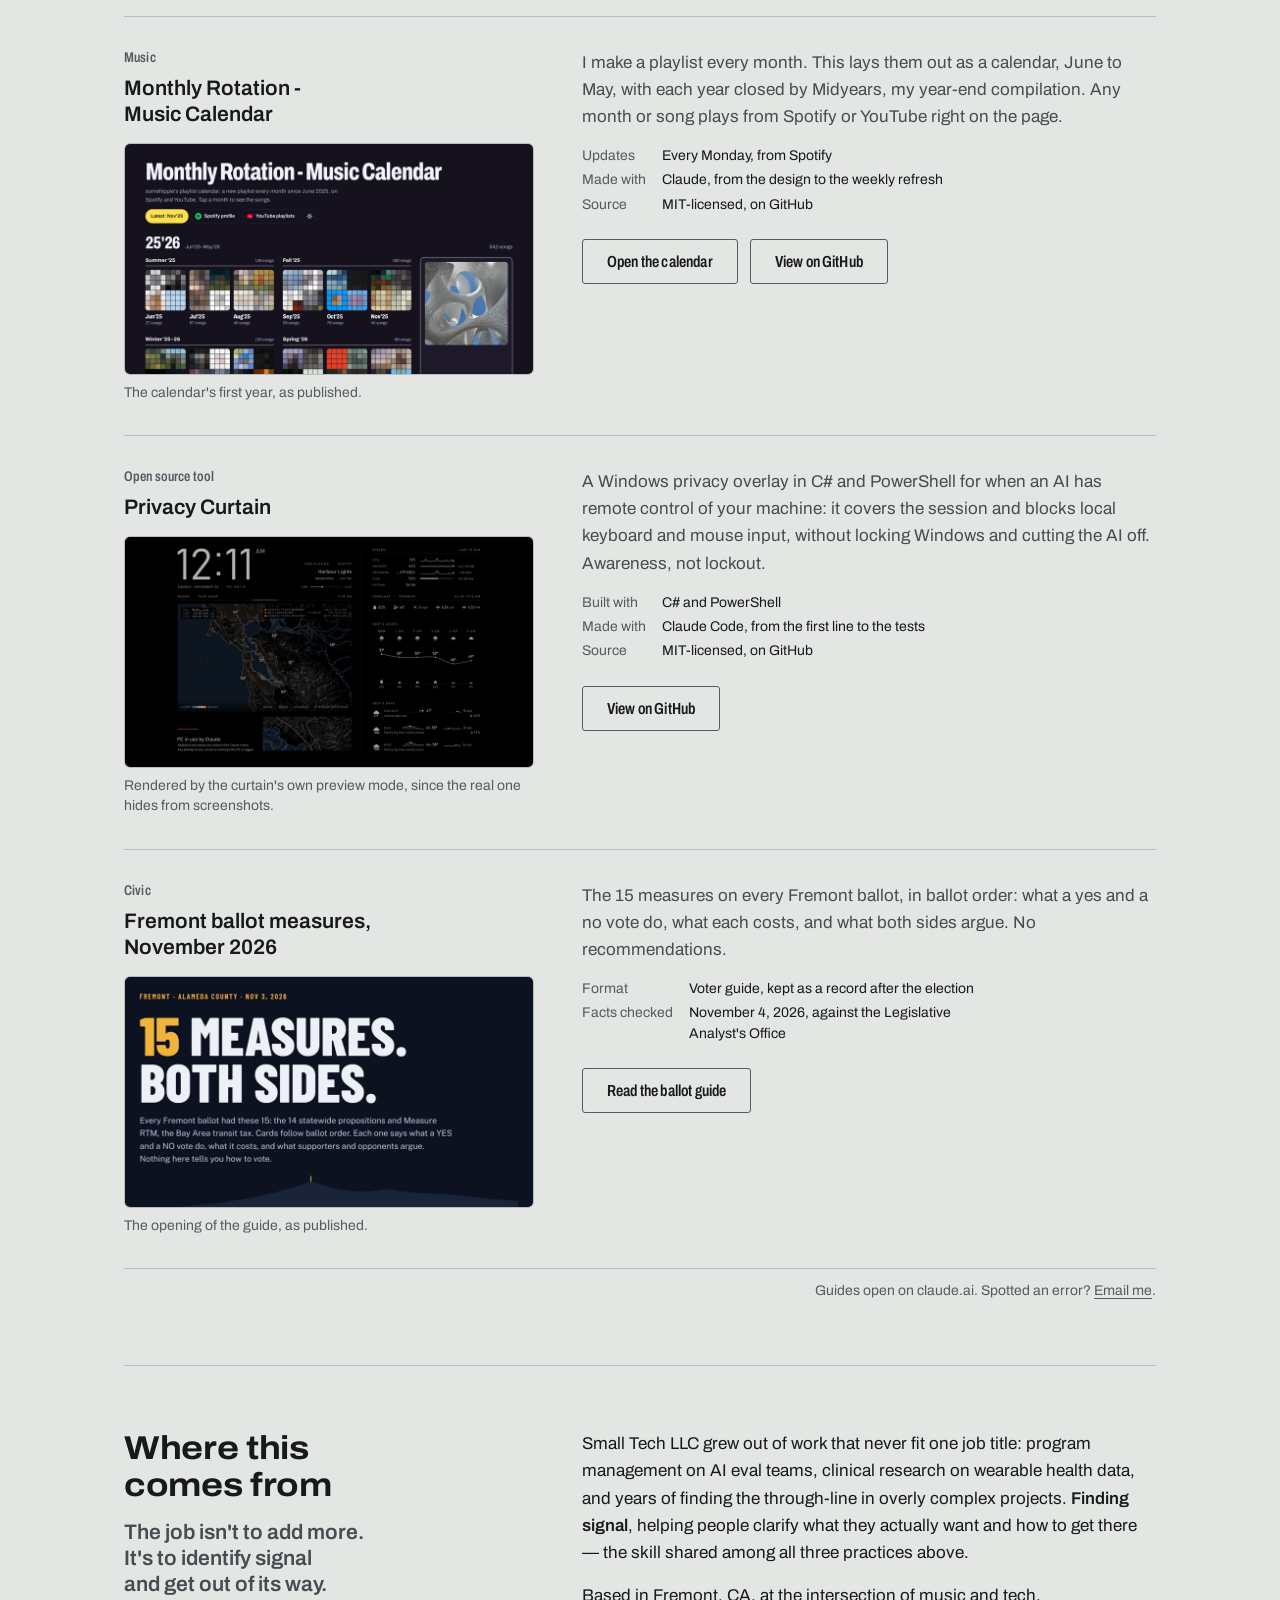
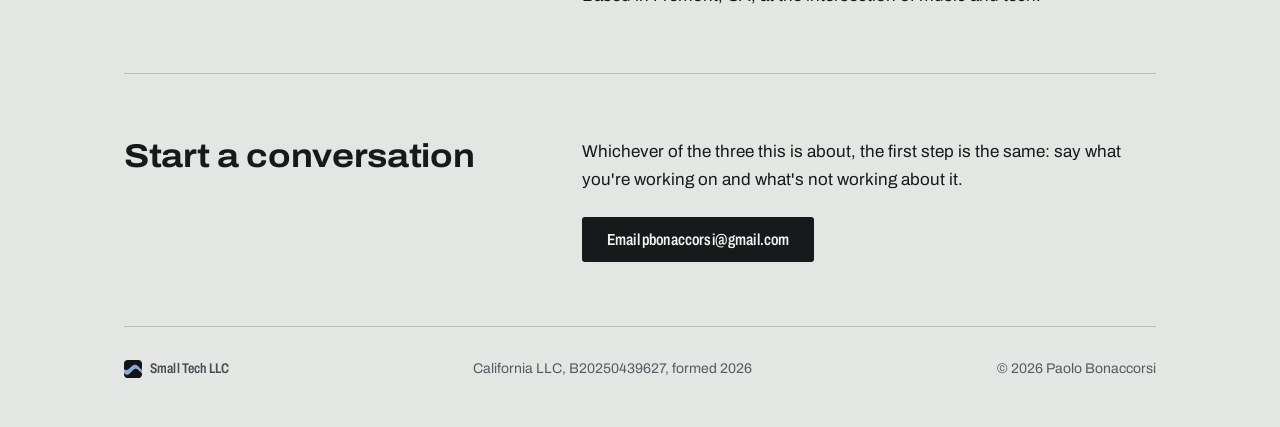
==== commit 4a8ad453: "Artifacts: Monthly Rotation - Music Calendar first, the ballot guide last The playlist calendar is n" ====
--- a/index.html
+++ b/index.html
@@ -115,23 +115,25 @@
       <div class="artifacts">
         <article class="artifact">
           <div class="artifact-head">
-            <p class="artifact-tag st-label">Civic</p>
-            <h3 class="st-h3">Fremont ballot measures, November 2026</h3>
+            <p class="artifact-tag st-label">Music</p>
+            <h3 class="st-h3">Monthly Rotation&nbsp;- Music Calendar</h3>
             <figure class="artifact-shot">
-              <a class="shot" href="assets/ballot-guide.png" data-size="1920x2560" data-caption="Fremont ballot measures, November 2026: the guide's opening and its first measure card." data-alt="The ballot guide's opening section in navy and gold: the headline &ldquo;15 measures. Both sides.&rdquo;, a note that the election was held November 3, 2026, an index of all 15 measures, and the card for Proposition 1 with what a yes and a no vote do, the cost, and both sides' arguments.">
-                <img src="assets/ballot-guide-thumb.png" width="832" height="468" loading="lazy" decoding="async" alt="The ballot guide's opening: the headline &ldquo;15 measures. Both sides.&rdquo; in gold and white on navy, above a Mission Peak ridgeline."><span class="visually-hidden"> Opens a larger view.</span>
+              <a class="shot" href="assets/monthly-rotation.png" data-size="2560x1800" data-caption="Monthly Rotation - Music Calendar: the first year, June 2025 to May 2026, closed by Midyears 25'26." data-alt="Monthly Rotation - Music Calendar in its dark theme: the title, a line about the calendar, and buttons for the latest month, Spotify and YouTube; then the year 25'26, June 2025 to May 2026, 542 songs, as four seasons of three months, each month a tile of its playlist's cover colours in an 8 by 8 grid with its song count, and at the right Midyears 25'26, the year-end playlist of 254 songs, on a photo looking up through The Orb.">
+                <img src="assets/monthly-rotation-thumb.png" width="832" height="468" loading="lazy" decoding="async" alt="Monthly Rotation - Music Calendar in its dark theme: the title above the year 25'26, laid out as seasons of monthly tiles, each a grid of its playlist's cover colours, with Midyears 25'26 at the right on a photo looking up through The Orb."><span class="visually-hidden"> Opens a larger view.</span>
               </a>
-              <figcaption class="st-small">The opening of the guide, as published.</figcaption>
+              <figcaption class="st-small">The calendar's first year, as published.</figcaption>
             </figure>
           </div>
           <div class="artifact-body">
-            <p class="st-body artifact-desc">The 15 measures on every Fremont ballot, in ballot order: what a yes and a no vote do, what each costs, and what both sides argue. No recommendations.</p>
+            <p class="st-body artifact-desc">I make a playlist every month. This lays them out as a calendar, June to May, with each year closed by Midyears, my year-end compilation. Any month or song plays from Spotify or YouTube right on the page.</p>
             <dl class="artifact-facts st-small">
-              <dt>Format</dt><dd>Voter guide, kept as a record after the election</dd>
-              <dt>Facts checked</dt><dd>November 4, 2026, against the Legislative Analyst's Office</dd>
+              <dt>Updates</dt><dd>Every Monday, from Spotify</dd>
+              <dt>Made with</dt><dd>Claude, from the design to the weekly refresh</dd>
+              <dt>Source</dt><dd>MIT-licensed, on GitHub</dd>
             </dl>
             <div class="artifact-foot">
-              <a class="btn btn-secondary" href="https://claude.ai/artifact/615UaKHforP1SSn8RsK7M7" target="_blank" rel="noopener" aria-describedby="artifacts-host">Read the ballot guide</a>
+              <a class="btn btn-secondary" href="https://somehippie.github.io/playlists/" target="_blank" rel="noopener">Open the calendar</a>
+              <a class="btn btn-secondary" href="https://github.com/somehippie/playlists" target="_blank" rel="noopener">View on GitHub</a>
             </div>
           </div>
         </article>
@@ -158,6 +160,28 @@
             </div>
           </div>
         </article>
+        <article class="artifact">
+          <div class="artifact-head">
+            <p class="artifact-tag st-label">Civic</p>
+            <h3 class="st-h3">Fremont ballot measures, November 2026</h3>
+            <figure class="artifact-shot">
+              <a class="shot" href="assets/ballot-guide.png" data-size="1920x2560" data-caption="Fremont ballot measures, November 2026: the guide's opening and its first measure card." data-alt="The ballot guide's opening section in navy and gold: the headline &ldquo;15 measures. Both sides.&rdquo;, a note that the election was held November 3, 2026, an index of all 15 measures, and the card for Proposition 1 with what a yes and a no vote do, the cost, and both sides' arguments.">
+                <img src="assets/ballot-guide-thumb.png" width="832" height="468" loading="lazy" decoding="async" alt="The ballot guide's opening: the headline &ldquo;15 measures. Both sides.&rdquo; in gold and white on navy, above a Mission Peak ridgeline."><span class="visually-hidden"> Opens a larger view.</span>
+              </a>
+              <figcaption class="st-small">The opening of the guide, as published.</figcaption>
+            </figure>
+          </div>
+          <div class="artifact-body">
+            <p class="st-body artifact-desc">The 15 measures on every Fremont ballot, in ballot order: what a yes and a no vote do, what each costs, and what both sides argue. No recommendations.</p>
+            <dl class="artifact-facts st-small">
+              <dt>Format</dt><dd>Voter guide, kept as a record after the election</dd>
+              <dt>Facts checked</dt><dd>November 4, 2026, against the Legislative Analyst's Office</dd>
+            </dl>
+            <div class="artifact-foot">
+              <a class="btn btn-secondary" href="https://claude.ai/artifact/615UaKHforP1SSn8RsK7M7" target="_blank" rel="noopener" aria-describedby="artifacts-host">Read the ballot guide</a>
+            </div>
+          </div>
+        </article>
       </div>
       <p class="st-small artifacts-note"><span id="artifacts-host">Guides open on claude.ai.</span> Spotted an error? <a href="mailto:pbonaccorsi@gmail.com?subject=Correction">Email me</a>.</p>
     </div>
--- a/styles.css
+++ b/styles.css
@@ -91,7 +91,7 @@
 .artifact-facts { display: grid; grid-template-columns: max-content minmax(0, 1fr); gap: var(--space-1) var(--space-4); max-width: 52ch; }
 .artifact-facts dt { color: var(--ink-faint); }
 .artifact-facts dd { margin: 0; }
-.artifact-foot { padding-top: var(--space-2); }
+.artifact-foot { padding-top: var(--space-2); display: flex; flex-wrap: wrap; gap: var(--space-3); }
 .artifacts-note { margin-top: var(--space-3); color: var(--ink-faint); text-align: right; max-width: none; }
 [data-flavor] .artifacts-note a { color: var(--ink-faint); text-decoration: underline; }
 [data-flavor] .artifacts-note a:hover { color: var(--ink); }
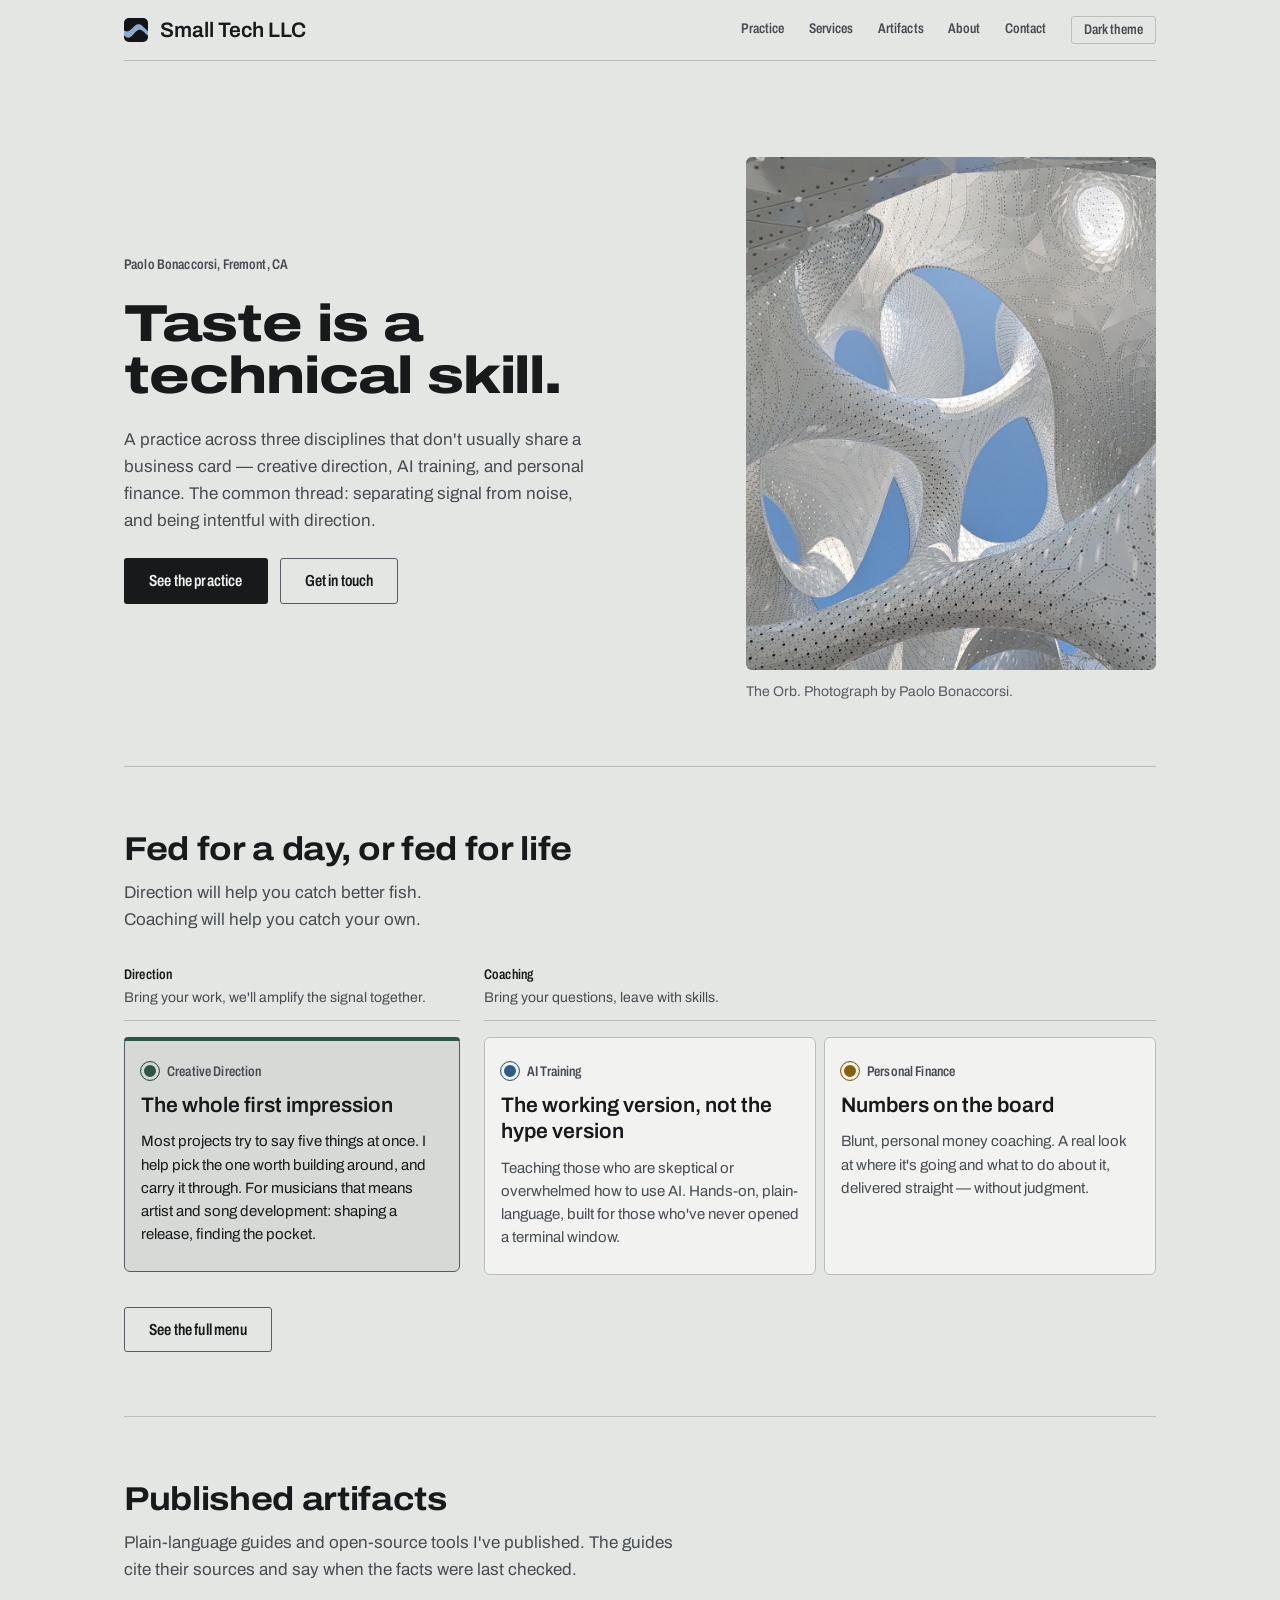
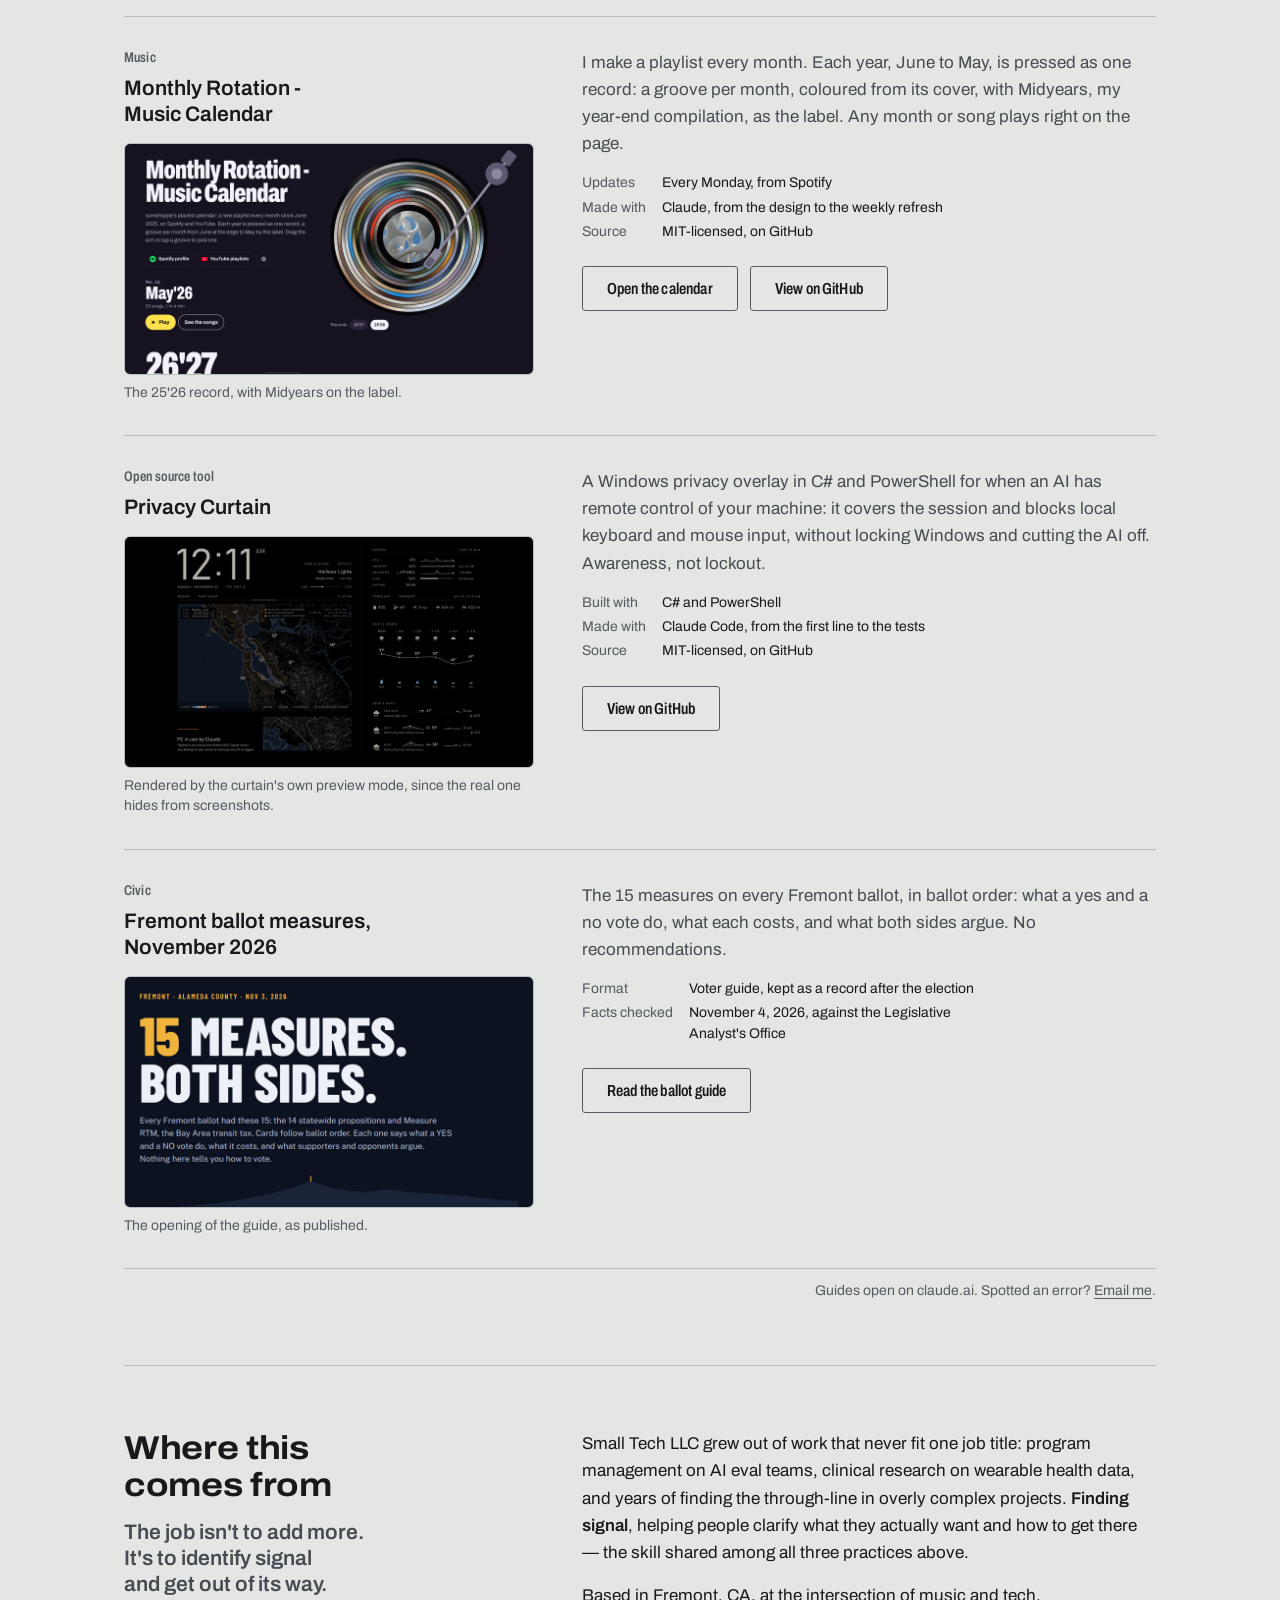
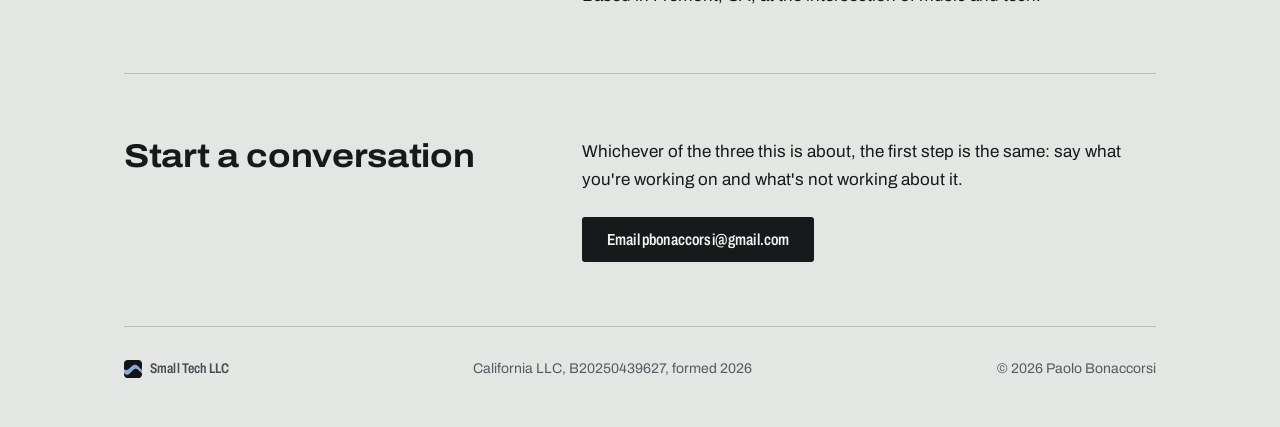
==== commit adf59429: "Calendar card: the record player screenshot and copy The calendar now presses each year as a record," ====
--- a/index.html
+++ b/index.html
@@ -118,14 +118,14 @@
             <p class="artifact-tag st-label">Music</p>
             <h3 class="st-h3">Monthly Rotation&nbsp;- Music Calendar</h3>
             <figure class="artifact-shot">
-              <a class="shot" href="assets/monthly-rotation.png" data-size="2560x1800" data-caption="Monthly Rotation - Music Calendar: the first year, June 2025 to May 2026, closed by Midyears 25'26." data-alt="Monthly Rotation - Music Calendar in its dark theme: the title, a line about the calendar, and buttons for the latest month, Spotify and YouTube; then the year 25'26, June 2025 to May 2026, 542 songs, as four seasons of three months, each month a tile of its playlist's cover colours in an 8 by 8 grid with its song count, and at the right Midyears 25'26, the year-end playlist of 254 songs, on a photo looking up through The Orb.">
-                <img src="assets/monthly-rotation-thumb.png" width="832" height="468" loading="lazy" decoding="async" alt="Monthly Rotation - Music Calendar in its dark theme: the title above the year 25'26, laid out as seasons of monthly tiles, each a grid of its playlist's cover colours, with Midyears 25'26 at the right on a photo looking up through The Orb."><span class="visually-hidden"> Opens a larger view.</span>
+              <a class="shot" href="assets/monthly-rotation.png" data-size="2560x1800" data-caption="Monthly Rotation - Music Calendar: the 25'26 record on the turntable, with Midyears 25'26 as its label." data-alt="Monthly Rotation - Music Calendar in its dark theme: the title and a line about the calendar at the left, with May'26 cued and buttons to play it or see the songs; at the right a turntable holding the 25'26 record, twelve grooves coloured from each month's playlist cover around a label photo looking up through The Orb, its tonearm resting on the innermost groove; below, the calendar's newest year begins.">
+                <img src="assets/monthly-rotation-thumb.png" width="832" height="468" loading="lazy" decoding="async" alt="Monthly Rotation - Music Calendar in its dark theme: the title beside a turntable holding the 25'26 record, its twelve grooves coloured from each month's cover around a photo label of The Orb."><span class="visually-hidden"> Opens a larger view.</span>
               </a>
-              <figcaption class="st-small">The calendar's first year, as published.</figcaption>
+              <figcaption class="st-small">The 25'26 record, with Midyears on the label.</figcaption>
             </figure>
           </div>
           <div class="artifact-body">
-            <p class="st-body artifact-desc">I make a playlist every month. This lays them out as a calendar, June to May, with each year closed by Midyears, my year-end compilation. Any month or song plays from Spotify or YouTube right on the page.</p>
+            <p class="st-body artifact-desc">I make a playlist every month. Each year, June to May, is pressed as one record: a groove per month, coloured from its cover, with Midyears, my year-end compilation, as the label. Any month or song plays right on the page.</p>
             <dl class="artifact-facts st-small">
               <dt>Updates</dt><dd>Every Monday, from Spotify</dd>
               <dt>Made with</dt><dd>Claude, from the design to the weekly refresh</dd>
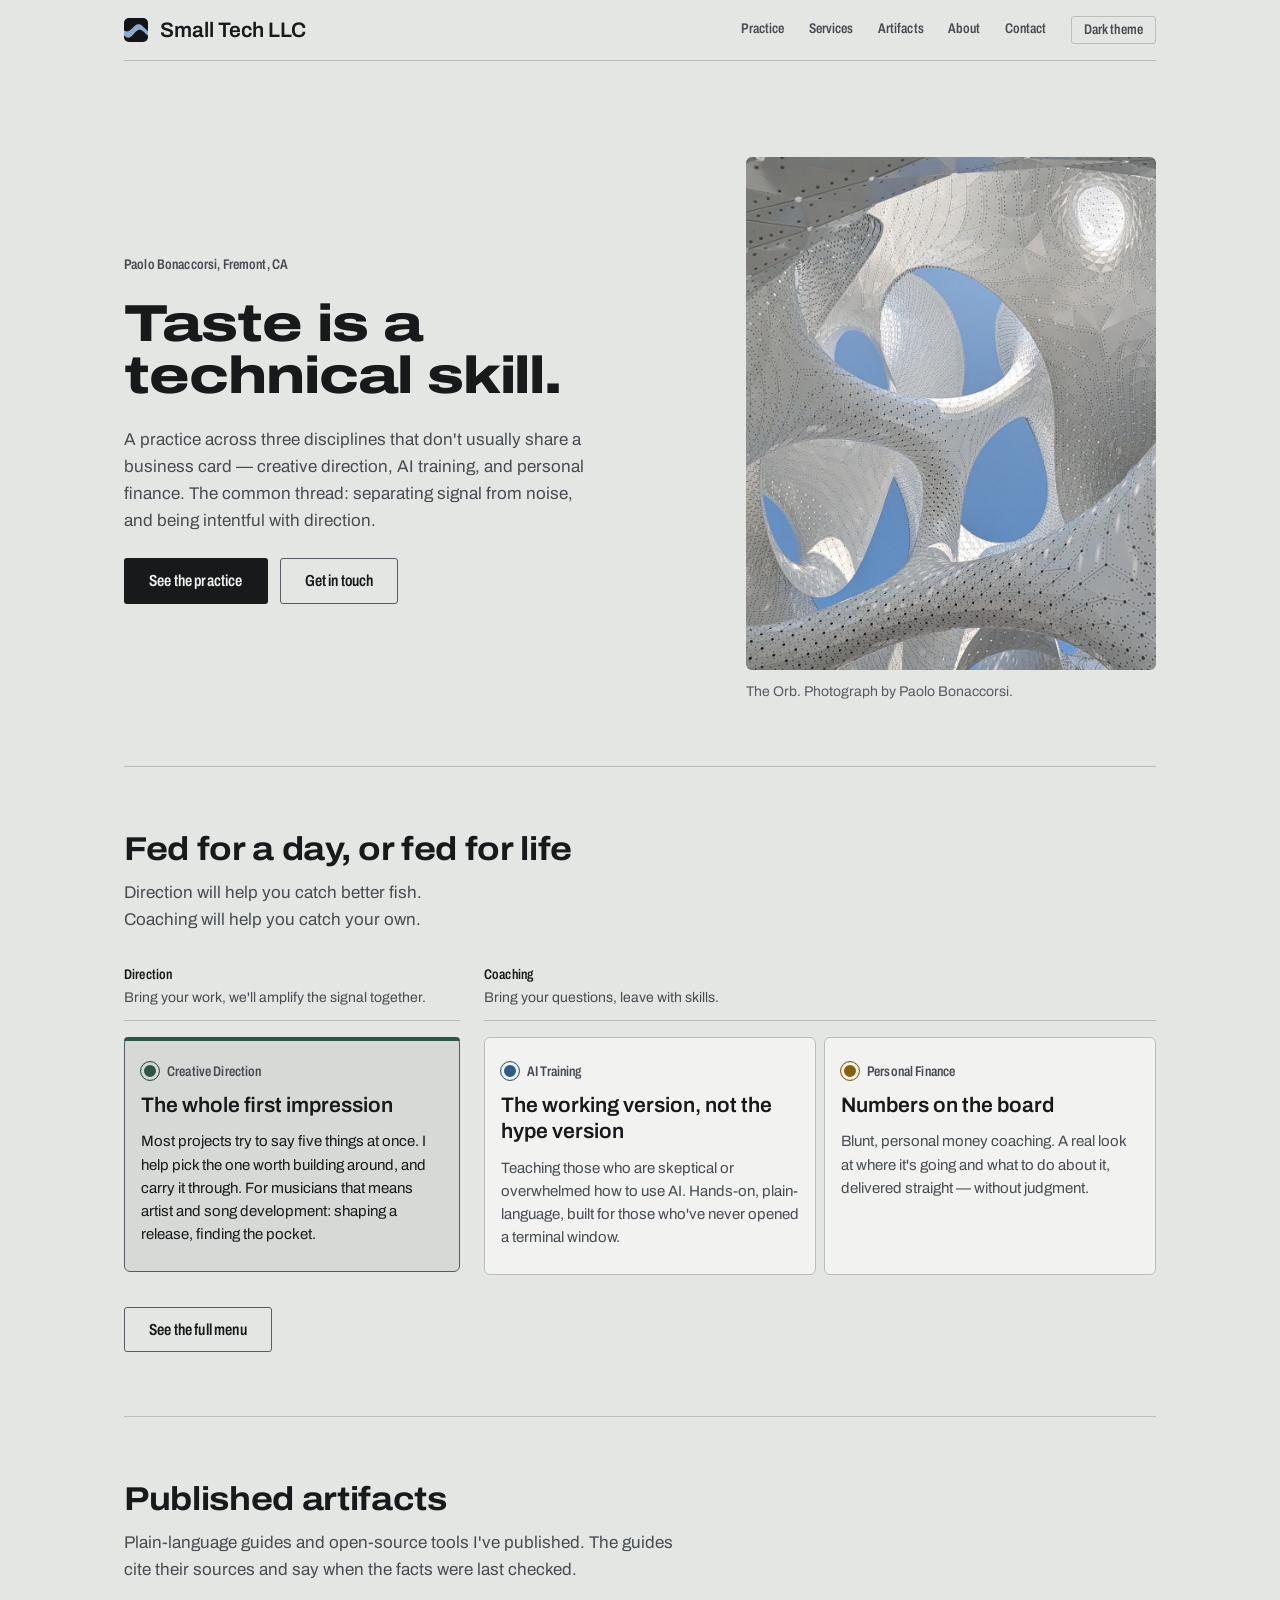
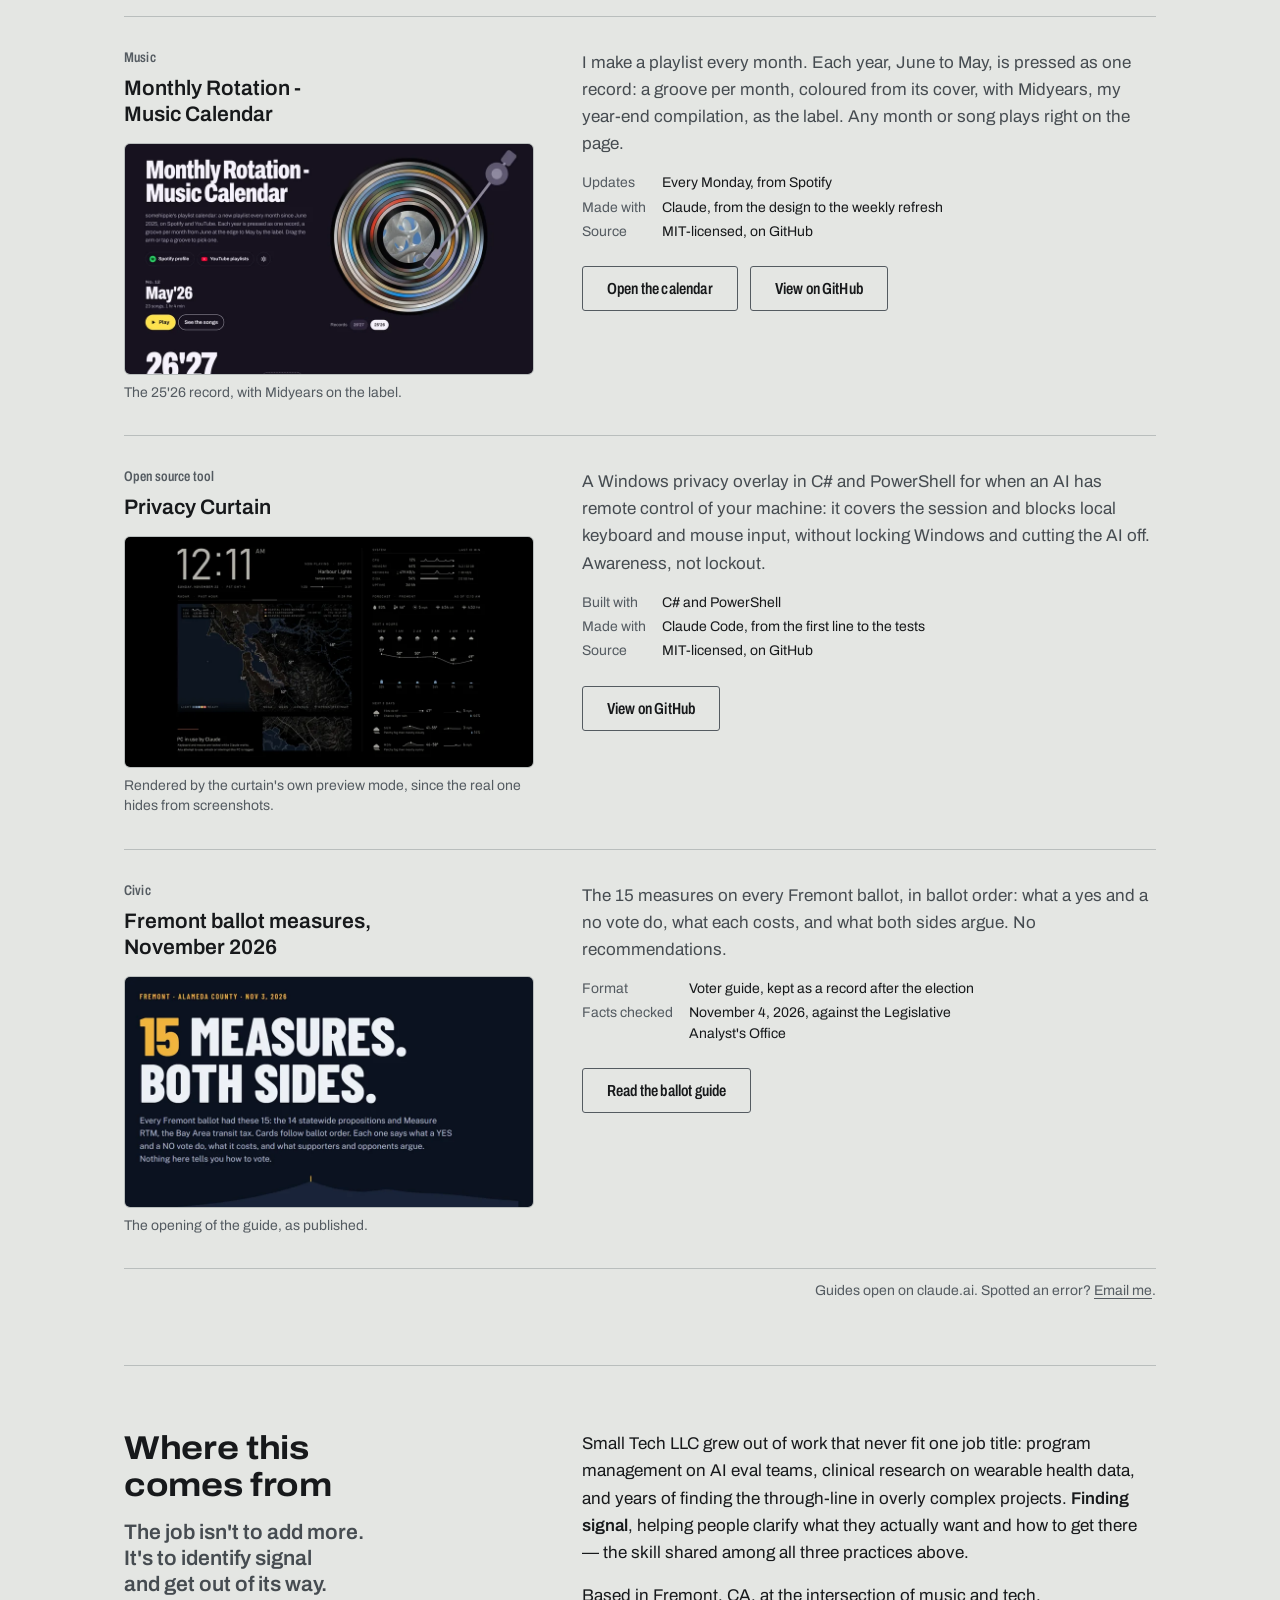
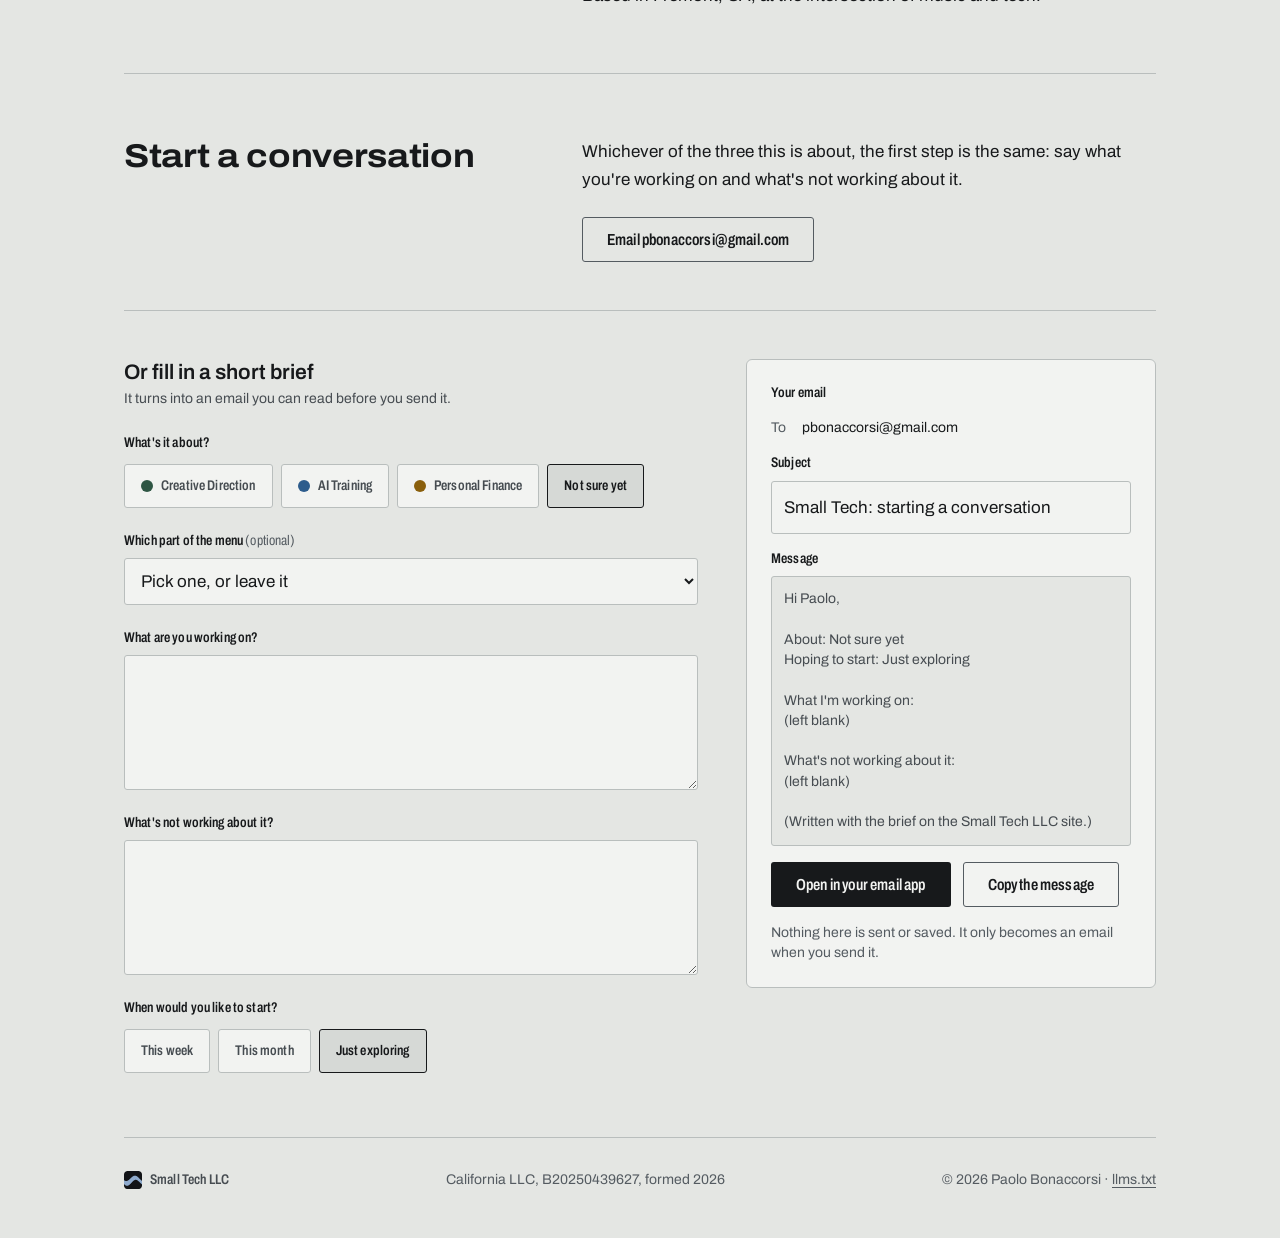
==== commit 15304601: "Interactive layer: menu console, the brief and agent tools The services menu gains a console: solo a" ====
--- a/index.html
+++ b/index.html
@@ -23,11 +23,51 @@
 <link rel="stylesheet" href="design/components.css">
 <link rel="stylesheet" href="styles.css">
 <script>
-/* Theme: follows the system unless the visitor chose one here. Runs before paint to avoid a flash. */
-(function(){try{var t=localStorage.getItem('theme');if(t==='light'||t==='dark'){document.documentElement.setAttribute('data-theme',t);}}catch(e){}})();
+/* Marks that scripts run, so the interactive parts show from the first paint. Theme: follows the system unless the visitor chose one here. Runs before paint to avoid a flash. */
+(function(){document.documentElement.classList.add('js');try{var t=localStorage.getItem('theme');if(t==='light'||t==='dark'){document.documentElement.setAttribute('data-theme',t);}}catch(e){}})();
+</script>
+<script type="application/ld+json">
+{
+  "@context": "https://schema.org",
+  "@graph": [
+    {
+      "@type": "ProfessionalService",
+      "@id": "https://somehippie.github.io/small-tech-llc/#org",
+      "name": "Small Tech LLC",
+      "url": "https://somehippie.github.io/small-tech-llc/",
+      "description": "A practice across creative direction, AI training, and personal finance. The common thread: separating signal from noise.",
+      "email": "pbonaccorsi@gmail.com",
+      "logo": "https://somehippie.github.io/small-tech-llc/apple-touch-icon.png",
+      "image": "https://somehippie.github.io/small-tech-llc/assets/pavilion.jpg",
+      "foundingDate": "2026",
+      "identifier": { "@type": "PropertyValue", "propertyID": "California Secretary of State entity number", "value": "B20250439627" },
+      "address": { "@type": "PostalAddress", "addressLocality": "Fremont", "addressRegion": "CA", "addressCountry": "US" },
+      "areaServed": [ { "@type": "City", "name": "Fremont, California" }, { "@type": "Place", "name": "San Francisco Bay Area" } ],
+      "knowsAbout": [ "Creative direction", "AI training", "Personal finance" ],
+      "founder": { "@id": "https://somehippie.github.io/small-tech-llc/#paolo" },
+      "hasOfferCatalog": { "@id": "https://somehippie.github.io/small-tech-llc/services.html#catalog" }
+    },
+    {
+      "@type": "Person",
+      "@id": "https://somehippie.github.io/small-tech-llc/#paolo",
+      "name": "Paolo Bonaccorsi",
+      "jobTitle": "Founder",
+      "worksFor": { "@id": "https://somehippie.github.io/small-tech-llc/#org" },
+      "sameAs": [ "https://github.com/somehippie" ]
+    },
+    {
+      "@type": "WebSite",
+      "@id": "https://somehippie.github.io/small-tech-llc/#site",
+      "url": "https://somehippie.github.io/small-tech-llc/",
+      "name": "Small Tech LLC",
+      "publisher": { "@id": "https://somehippie.github.io/small-tech-llc/#org" }
+    }
+  ]
+}
 </script>
 </head>
 <body data-flavor="st">
+<a class="skip-link st-label" href="#top">Skip to content</a>
 
 <header class="wrap">
   <div class="masthead">
@@ -119,7 +159,7 @@
             <h3 class="st-h3">Monthly Rotation&nbsp;- Music Calendar</h3>
             <figure class="artifact-shot">
               <a class="shot" href="assets/monthly-rotation.png" data-size="2560x1800" data-caption="Monthly Rotation - Music Calendar: the 25'26 record on the turntable, with Midyears 25'26 as its label." data-alt="Monthly Rotation - Music Calendar in its dark theme: the title and a line about the calendar at the left, with May'26 cued and buttons to play it or see the songs; at the right a turntable holding the 25'26 record, twelve grooves coloured from each month's playlist cover around a label photo looking up through The Orb, its tonearm resting on the innermost groove; below, the calendar's newest year begins.">
-                <img src="assets/monthly-rotation-thumb.png" width="832" height="468" loading="lazy" decoding="async" alt="Monthly Rotation - Music Calendar in its dark theme: the title beside a turntable holding the 25'26 record, its twelve grooves coloured from each month's cover around a photo label of The Orb."><span class="visually-hidden"> Opens a larger view.</span>
+                <picture><source srcset="assets/monthly-rotation-thumb.webp" type="image/webp"><img src="assets/monthly-rotation-thumb.png" width="832" height="468" loading="lazy" decoding="async" alt="Monthly Rotation - Music Calendar in its dark theme: the title beside a turntable holding the 25'26 record, its twelve grooves coloured from each month's cover around a photo label of The Orb."></picture><span class="visually-hidden"> Opens a larger view.</span>
               </a>
               <figcaption class="st-small">The 25'26 record, with Midyears on the label.</figcaption>
             </figure>
@@ -143,7 +183,7 @@
             <h3 class="st-h3">Privacy Curtain</h3>
             <figure class="artifact-shot">
               <a class="shot" href="assets/privacy-curtain.png" data-size="2560x1440" data-caption="Privacy Curtain: the screen at 2560 by 1440, with the Bay Area's weather." data-alt="The Privacy Curtain on a 2560 by 1440 screen: the time and date, and beside them the track now playing (a sample one) with its progress line; a radar map of the San Francisco Bay Area with its hills shaded and contoured and no rain on it, temperatures around the Bay, a tide table in one corner and the weather alerts in the other; the message &ldquo;PC in use by Claude&rdquo; beside a close-up of the town's streets; ten-minute CPU and network graphs, memory and disk bars; and the forecast: the conditions now as small symbols (humidity, dew point, wind, sunrise and sunset), the next six hours, and the next three days as small temperature and wind graphs.">
-                <img src="assets/privacy-curtain-thumb.png" width="832" height="468" loading="lazy" decoding="async" alt="The Privacy Curtain on a widescreen monitor: a large clock with the track now playing beside it, a radar map of the San Francisco Bay Area over shaded hills with temperatures and a tide table, and under it the message &ldquo;PC in use by Claude&rdquo; and a close-up of the town's streets on the left; live system stats and the forecast on the right."><span class="visually-hidden"> Opens a larger view.</span>
+                <picture><source srcset="assets/privacy-curtain-thumb.webp" type="image/webp"><img src="assets/privacy-curtain-thumb.png" width="832" height="468" loading="lazy" decoding="async" alt="The Privacy Curtain on a widescreen monitor: a large clock with the track now playing beside it, a radar map of the San Francisco Bay Area over shaded hills with temperatures and a tide table, and under it the message &ldquo;PC in use by Claude&rdquo; and a close-up of the town's streets on the left; live system stats and the forecast on the right."></picture><span class="visually-hidden"> Opens a larger view.</span>
               </a>
               <figcaption class="st-small">Rendered by the curtain's own preview mode, since the real one hides from screenshots.</figcaption>
             </figure>
@@ -166,7 +206,7 @@
             <h3 class="st-h3">Fremont ballot measures, November 2026</h3>
             <figure class="artifact-shot">
               <a class="shot" href="assets/ballot-guide.png" data-size="1920x2560" data-caption="Fremont ballot measures, November 2026: the guide's opening and its first measure card." data-alt="The ballot guide's opening section in navy and gold: the headline &ldquo;15 measures. Both sides.&rdquo;, a note that the election was held November 3, 2026, an index of all 15 measures, and the card for Proposition 1 with what a yes and a no vote do, the cost, and both sides' arguments.">
-                <img src="assets/ballot-guide-thumb.png" width="832" height="468" loading="lazy" decoding="async" alt="The ballot guide's opening: the headline &ldquo;15 measures. Both sides.&rdquo; in gold and white on navy, above a Mission Peak ridgeline."><span class="visually-hidden"> Opens a larger view.</span>
+                <picture><source srcset="assets/ballot-guide-thumb.webp" type="image/webp"><img src="assets/ballot-guide-thumb.png" width="832" height="468" loading="lazy" decoding="async" alt="The ballot guide's opening: the headline &ldquo;15 measures. Both sides.&rdquo; in gold and white on navy, above a Mission Peak ridgeline."></picture><span class="visually-hidden"> Opens a larger view.</span>
               </a>
               <figcaption class="st-small">The opening of the guide, as published.</figcaption>
             </figure>
@@ -205,9 +245,91 @@
       <h2 class="st-h2">Start a conversation</h2>
       <div class="contact-body">
         <p class="st-body">Whichever of the three this is about, the first step is the same: say what you're working on and what's not working about it.</p>
-        <a class="btn btn-primary" href="mailto:pbonaccorsi@gmail.com">Email pbonaccorsi@gmail.com</a>
-      </div>
-    </div>
+        <a class="btn btn-primary contact-email" href="mailto:pbonaccorsi@gmail.com">Email pbonaccorsi@gmail.com</a>
+      </div>
+    </div>
+
+    <form class="brief st-body" aria-labelledby="brief-title">
+      <div class="brief-fields">
+        <div class="brief-intro">
+          <h3 class="st-h3" id="brief-title">Or fill in a short brief</h3>
+          <p class="st-small soft">It turns into an email you can read before you send it.</p>
+        </div>
+        <fieldset class="group">
+          <legend class="st-label">What's it about?</legend>
+          <div class="chips">
+            <label class="chip st-label ch-cd"><input type="radio" name="practice" value="cd"><span class="knob" aria-hidden="true"></span>Creative Direction</label>
+            <label class="chip st-label ch-ai"><input type="radio" name="practice" value="ai"><span class="knob" aria-hidden="true"></span>AI Training</label>
+            <label class="chip st-label ch-fin"><input type="radio" name="practice" value="fin"><span class="knob" aria-hidden="true"></span>Personal Finance</label>
+            <label class="chip st-label"><input type="radio" name="practice" value="unsure" checked>Not sure yet</label>
+          </div>
+        </fieldset>
+        <div class="field">
+          <label class="st-label" for="brief-service">Which part of the menu <span class="faint">(optional)</span></label>
+          <select class="input" id="brief-service" name="service">
+            <option value="">Pick one, or leave it</option>
+            <optgroup label="Creative Direction" data-practice="cd">
+              <option value="artist-development">Artist and creator development</option>
+              <option value="web-presence">Web presence</option>
+            </optgroup>
+            <optgroup label="AI Training" data-practice="ai">
+              <option value="file-organization">File organization and backups</option>
+              <option value="ai-hobby">AI as a hobby</option>
+            </optgroup>
+            <optgroup label="Personal Finance" data-practice="fin">
+              <option value="credit-cards">Credit card strategy</option>
+              <option value="bills">Bills and the cost of living</option>
+              <option value="housing">Housing, jobs and commuting</option>
+              <option value="home-buying">Home-buying math</option>
+            </optgroup>
+            <optgroup label="Everything else" data-practice="">
+              <option value="operations">Operations consulting</option>
+              <option value="hobbies">Hobbies and life coaching</option>
+              <option value="home-garden">Home and garden</option>
+            </optgroup>
+          </select>
+        </div>
+        <div class="field">
+          <label class="st-label" for="brief-working">What are you working on?</label>
+          <textarea class="input" id="brief-working" name="working" rows="4" maxlength="500"></textarea>
+        </div>
+        <div class="field">
+          <label class="st-label" for="brief-stuck">What's not working about it?</label>
+          <textarea class="input" id="brief-stuck" name="stuck" rows="4" maxlength="500"></textarea>
+        </div>
+        <fieldset class="group">
+          <legend class="st-label">When would you like to start?</legend>
+          <div class="chips">
+            <label class="chip st-label"><input type="radio" name="when" value="week">This week</label>
+            <label class="chip st-label"><input type="radio" name="when" value="month">This month</label>
+            <label class="chip st-label"><input type="radio" name="when" value="exploring" checked>Just exploring</label>
+          </div>
+        </fieldset>
+      </div>
+
+      <div class="brief-preview" role="group" aria-labelledby="preview-title">
+        <h3 class="st-label" id="preview-title">Your email</h3>
+        <dl class="brief-to st-small"><dt>To</dt><dd>pbonaccorsi@gmail.com</dd></dl>
+        <div class="field">
+          <label class="st-label" for="brief-subject">Subject</label>
+          <input class="input" id="brief-subject" name="subject" type="text" maxlength="120" autocomplete="off">
+        </div>
+        <div class="brief-suggest" hidden>
+          <button type="button" class="btn btn-secondary">Suggest a subject on this device</button>
+          <p class="st-small faint" role="status"></p>
+        </div>
+        <div class="field">
+          <p class="st-label" id="brief-message-label">Message</p>
+          <div class="brief-message st-small" role="region" aria-labelledby="brief-message-label" tabindex="0"></div>
+        </div>
+        <div class="brief-actions">
+          <a class="btn btn-primary brief-send" href="mailto:pbonaccorsi@gmail.com">Open in your email app</a>
+          <button type="button" class="btn btn-secondary brief-copy">Copy the message</button>
+        </div>
+        <p class="st-small faint">Nothing here is sent or saved. It only becomes an email when you send it.</p>
+        <p class="st-small brief-status" role="status"></p>
+      </div>
+    </form>
   </section>
 
 </main>
@@ -216,7 +338,7 @@
   <div class="footer">
     <div class="fmark st-label"><img src="favicon.svg" alt="">Small Tech LLC</div>
     <div class="st-small">California LLC, B20250439627, formed 2026</div>
-    <div class="st-small">&copy; 2026 Paolo Bonaccorsi</div>
+    <div class="st-small">&copy; 2026 Paolo Bonaccorsi &middot; <a href="llms.txt">llms.txt</a></div>
   </div>
 </footer>
 
--- a/styles.css
+++ b/styles.css
@@ -7,10 +7,22 @@
 
 .wrap { max-width: 1080px; margin-inline: auto; padding-inline: var(--space-4); }
 h1, h2, h3, p, dl { margin: 0; }
+[hidden] { display: none !important; }
+/* The console and the brief need script; without it they stay out of the way (the head script adds .js before paint). */
+html:not(.js) .menu-console, html:not(.js) .brief { display: none; }
 p { max-width: 62ch; }
 strong { font-weight: 600; }
 .soft { color: var(--ink-soft); }
 .faint { color: var(--ink-faint); }
+
+/* ---- skip link: off-screen until it has keyboard focus ---- */
+.skip-link {
+  position: absolute; left: var(--space-4); top: calc(-1 * var(--space-24)); z-index: 2;
+  padding: var(--space-2) var(--space-4);
+  background: var(--surface); border: 1px solid var(--rule); border-radius: var(--radius-sm);
+}
+[data-flavor] .skip-link { color: var(--ink); text-decoration: none; }
+.skip-link:focus { top: var(--space-2); }
 
 /* ---- masthead ---- */
 .masthead {
@@ -116,6 +128,7 @@
   border: 1px solid var(--rule); border-radius: var(--radius-md); background: var(--surface-2);
 }
 .shot:hover { border-color: var(--ink-faint); }
+.shot picture { display: block; }
 .shot img { display: block; width: 100%; height: auto; aspect-ratio: 16 / 9; object-fit: cover; object-position: top; }
 .artifact-shot figcaption { color: var(--ink-faint); }
 .visually-hidden {
@@ -141,8 +154,68 @@
 }
 html:has(.lightbox[open]) { overflow: hidden; }
 
+/* ---- chips: the brief's choices and the menu's solo buttons ---- */
+.chips { display: flex; flex-wrap: wrap; gap: var(--space-2); }
+.chip {
+  position: relative; display: inline-flex; align-items: center; gap: var(--space-2);
+  min-height: 44px; padding: var(--space-2) var(--space-4); cursor: pointer;
+  color: var(--ink-soft); background: var(--surface);
+  border: 1px solid var(--rule); border-radius: var(--radius-sm);
+}
+.chip:hover { color: var(--ink); border-color: var(--ink-faint); }
+.chip[aria-pressed="true"], .chip:has(input:checked) { color: var(--ink); background: var(--surface-2); border-color: var(--ink); }
+.chip input { position: absolute; inset: 0; margin: 0; opacity: 0; cursor: pointer; }
+.chip:has(input:focus-visible) { outline: 2px solid var(--accent); outline-offset: 3px; }
+.chip .knob { width: var(--space-3); height: var(--space-3); flex: none; border-radius: var(--radius-knob); background: var(--ch); }
+
+/* ---- form fields ---- */
+.field { display: flex; flex-direction: column; gap: var(--space-2); }
+.field .faint { font-weight: 400; }
+.input {
+  width: 100%; min-height: 44px; padding: var(--space-3);
+  font: inherit; color: var(--ink); background: var(--surface);
+  border: 1px solid var(--rule); border-radius: var(--radius-sm);
+}
+.input:hover { border-color: var(--ink-faint); }
+textarea.input { resize: vertical; }
+.group { margin: 0; padding: 0; border: 0; min-width: 0; }
+.group legend { padding: 0; margin-bottom: var(--space-3); }
+
+/* ---- services page: the console above the menu ---- */
+.menu-console { align-self: stretch; display: flex; flex-direction: column; gap: var(--space-4); padding-top: var(--space-2); }
+.menu-tools { display: flex; flex-wrap: wrap; align-items: flex-end; gap: var(--space-3) var(--space-6); }
+.menu-search { flex: 1 1 18ch; max-width: 40ch; }
+.menu-count { color: var(--ink-faint); }
+[data-flavor] .ask { color: var(--ink-faint); text-decoration: underline; padding-block: var(--space-1); }
+[data-flavor] .ask:hover { color: var(--ink); }
+
 /* ---- contact ---- */
 .contact-body { display: flex; flex-direction: column; align-items: flex-start; gap: var(--space-6); }
+.contact-actions { display: flex; flex-wrap: wrap; gap: var(--space-3); }
+
+/* the brief: fields on one side, the email it becomes on the other */
+.brief { display: grid; gap: var(--space-8); margin-top: var(--space-12); padding-top: var(--space-12); border-top: 1px solid var(--rule); }
+.brief-fields { display: flex; flex-direction: column; gap: var(--space-6); min-width: 0; }
+.brief-intro { display: flex; flex-direction: column; gap: var(--space-1); }
+.brief-preview {
+  display: flex; flex-direction: column; gap: var(--space-4); min-width: 0;
+  padding: var(--space-6); background: var(--surface);
+  border: 1px solid var(--rule); border-radius: var(--radius-md);
+}
+.brief-to { display: grid; grid-template-columns: max-content minmax(0, 1fr); gap: var(--space-1) var(--space-4); }
+.brief-to dt { color: var(--ink-faint); }
+.brief-to dd { margin: 0; }
+.brief-message {
+  max-height: calc(var(--space-24) * 3); overflow: auto; white-space: pre-wrap; overflow-wrap: anywhere;
+  padding: var(--space-3); color: var(--ink-soft); background: var(--paper);
+  border: 1px solid var(--rule); border-radius: var(--radius-sm);
+}
+.brief-suggest { display: flex; flex-direction: column; align-items: flex-start; gap: var(--space-2); }
+.brief-actions { display: flex; flex-wrap: wrap; gap: var(--space-3); }
+.brief-status:empty { display: none; }
+
+/* ---- 404 ---- */
+.lost-links { display: flex; flex-wrap: wrap; gap: var(--space-3); }
 
 /* ---- footer ---- */
 .footer {
@@ -152,6 +225,8 @@
 }
 .footer .fmark { display: inline-flex; align-items: center; gap: var(--space-2); color: var(--ink-soft); }
 .footer .fmark img { width: 18px; height: 18px; border-radius: var(--radius-sm); }
+[data-flavor] .footer a { color: var(--ink-faint); text-decoration: underline; padding-block: var(--space-1); }
+[data-flavor] .footer a:hover { color: var(--ink); }
 
 /* ---- desktop ---- */
 @media (min-width: 721px) {
@@ -164,7 +239,19 @@
   .hero-photo { aspect-ratio: 4 / 5; }
   .section-grid { grid-template-columns: 5fr 7fr; gap: var(--space-12); align-items: start; }
   .artifact, .service { grid-template-columns: 5fr 7fr; gap: var(--space-12); }
+  .brief { grid-template-columns: 7fr 5fr; gap: var(--space-12); align-items: start; }
+  .brief-preview { position: sticky; top: var(--space-6); }
 }
 @media (min-width: 981px) {
   .hero, .page-intro { padding-block: var(--space-24) var(--space-16); }
 }
+
+/* ---- print: the menu on paper, without the controls (site.js switches to the light theme while printing) ---- */
+@media print {
+  .skip-link, nav.top, .menu-console, .ask, .practice-more, .hero-cta, .brief, .artifact-foot, .contact-actions .btn-secondary, .lightbox { display: none !important; }
+  .wrap { max-width: none; }
+  section, .hero, .page-intro { padding-block: var(--space-6); }
+  .services, .artifacts { display: block; }
+  .service, .artifact { break-inside: avoid; }
+  .brief-preview { position: static; }
+}
